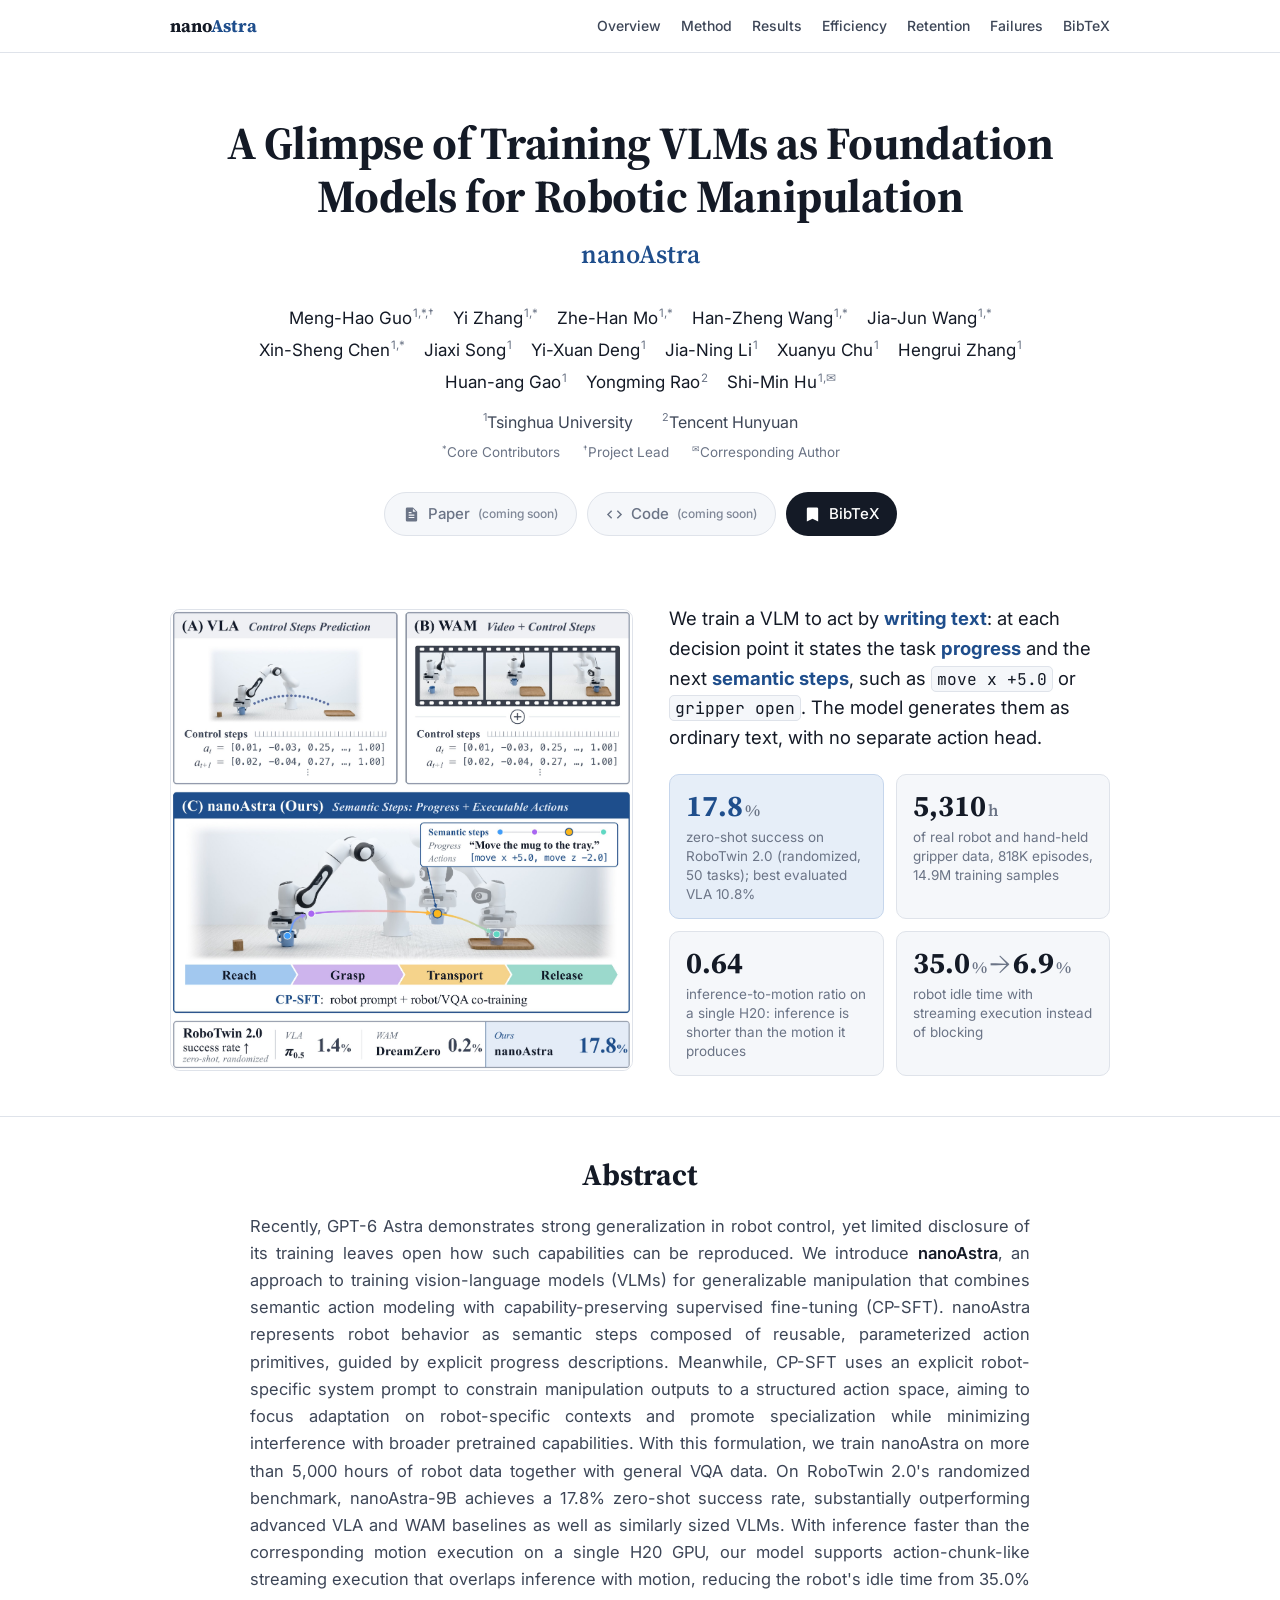
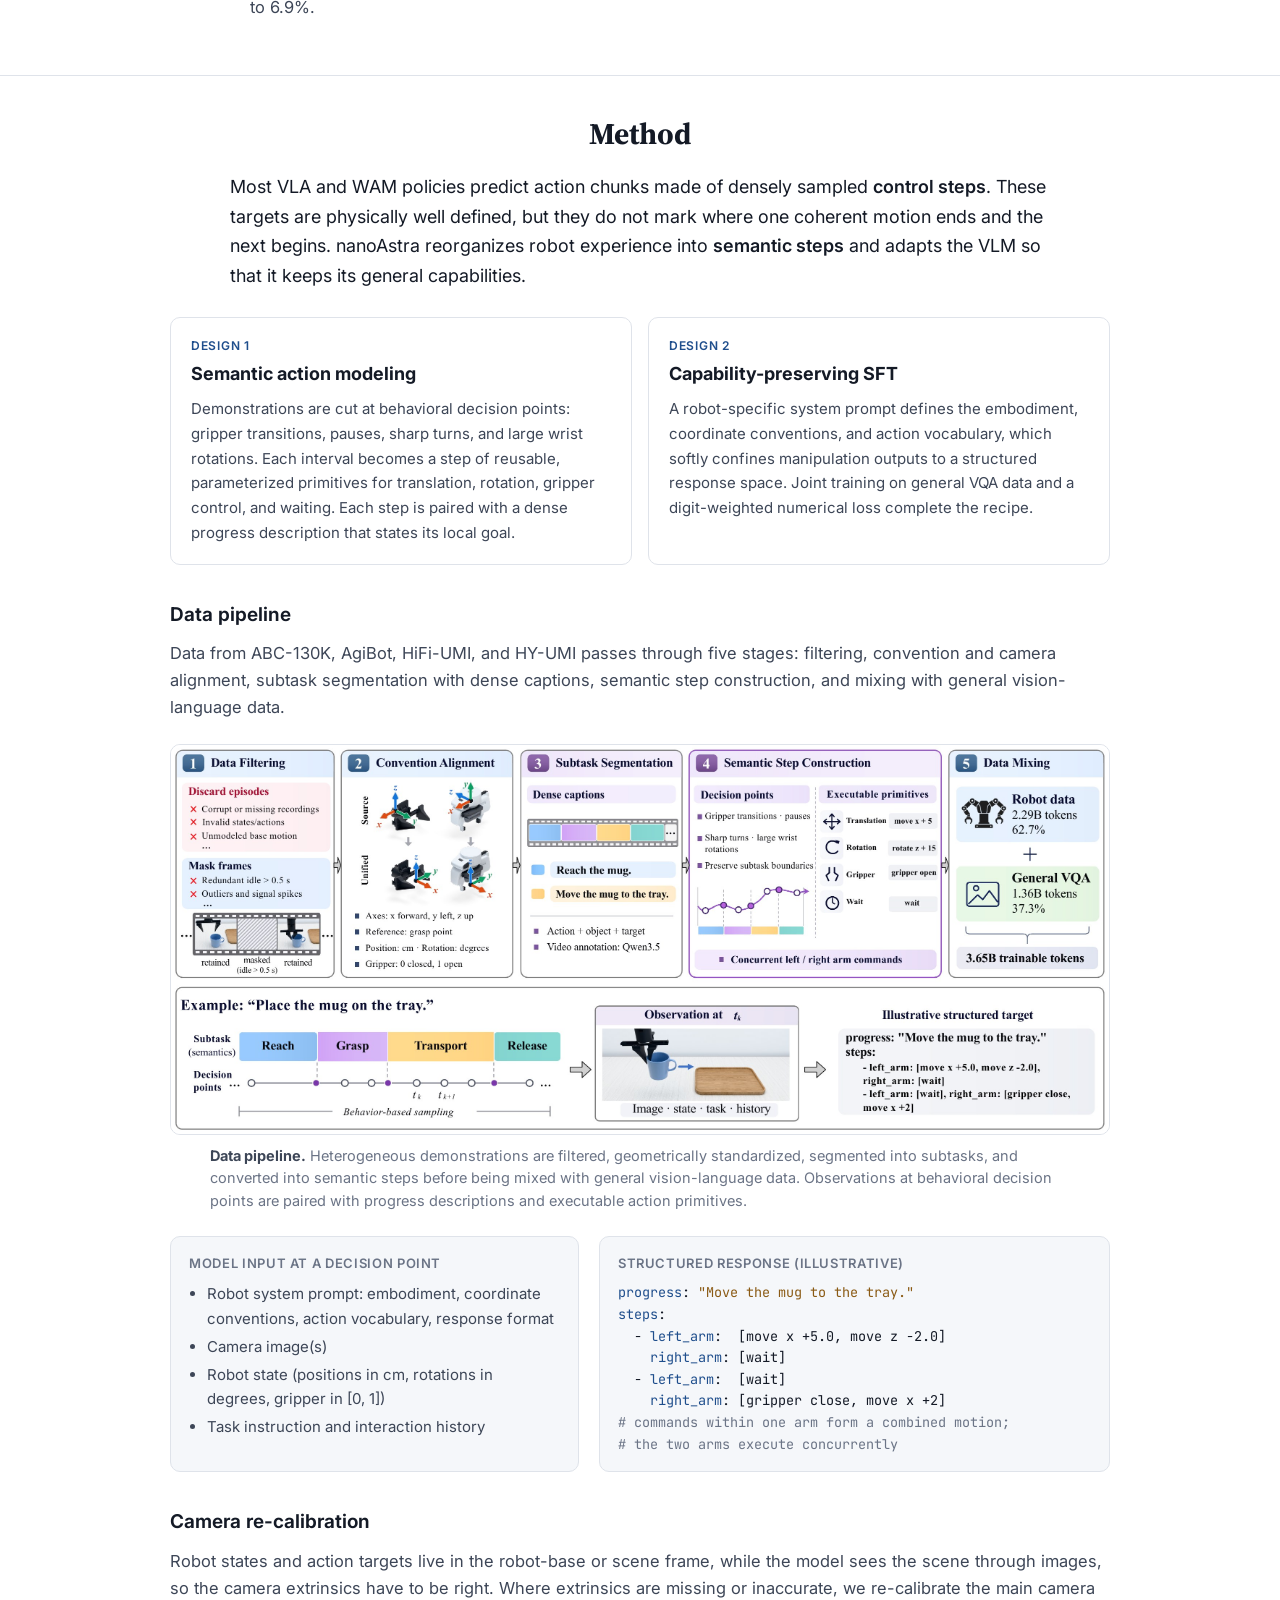
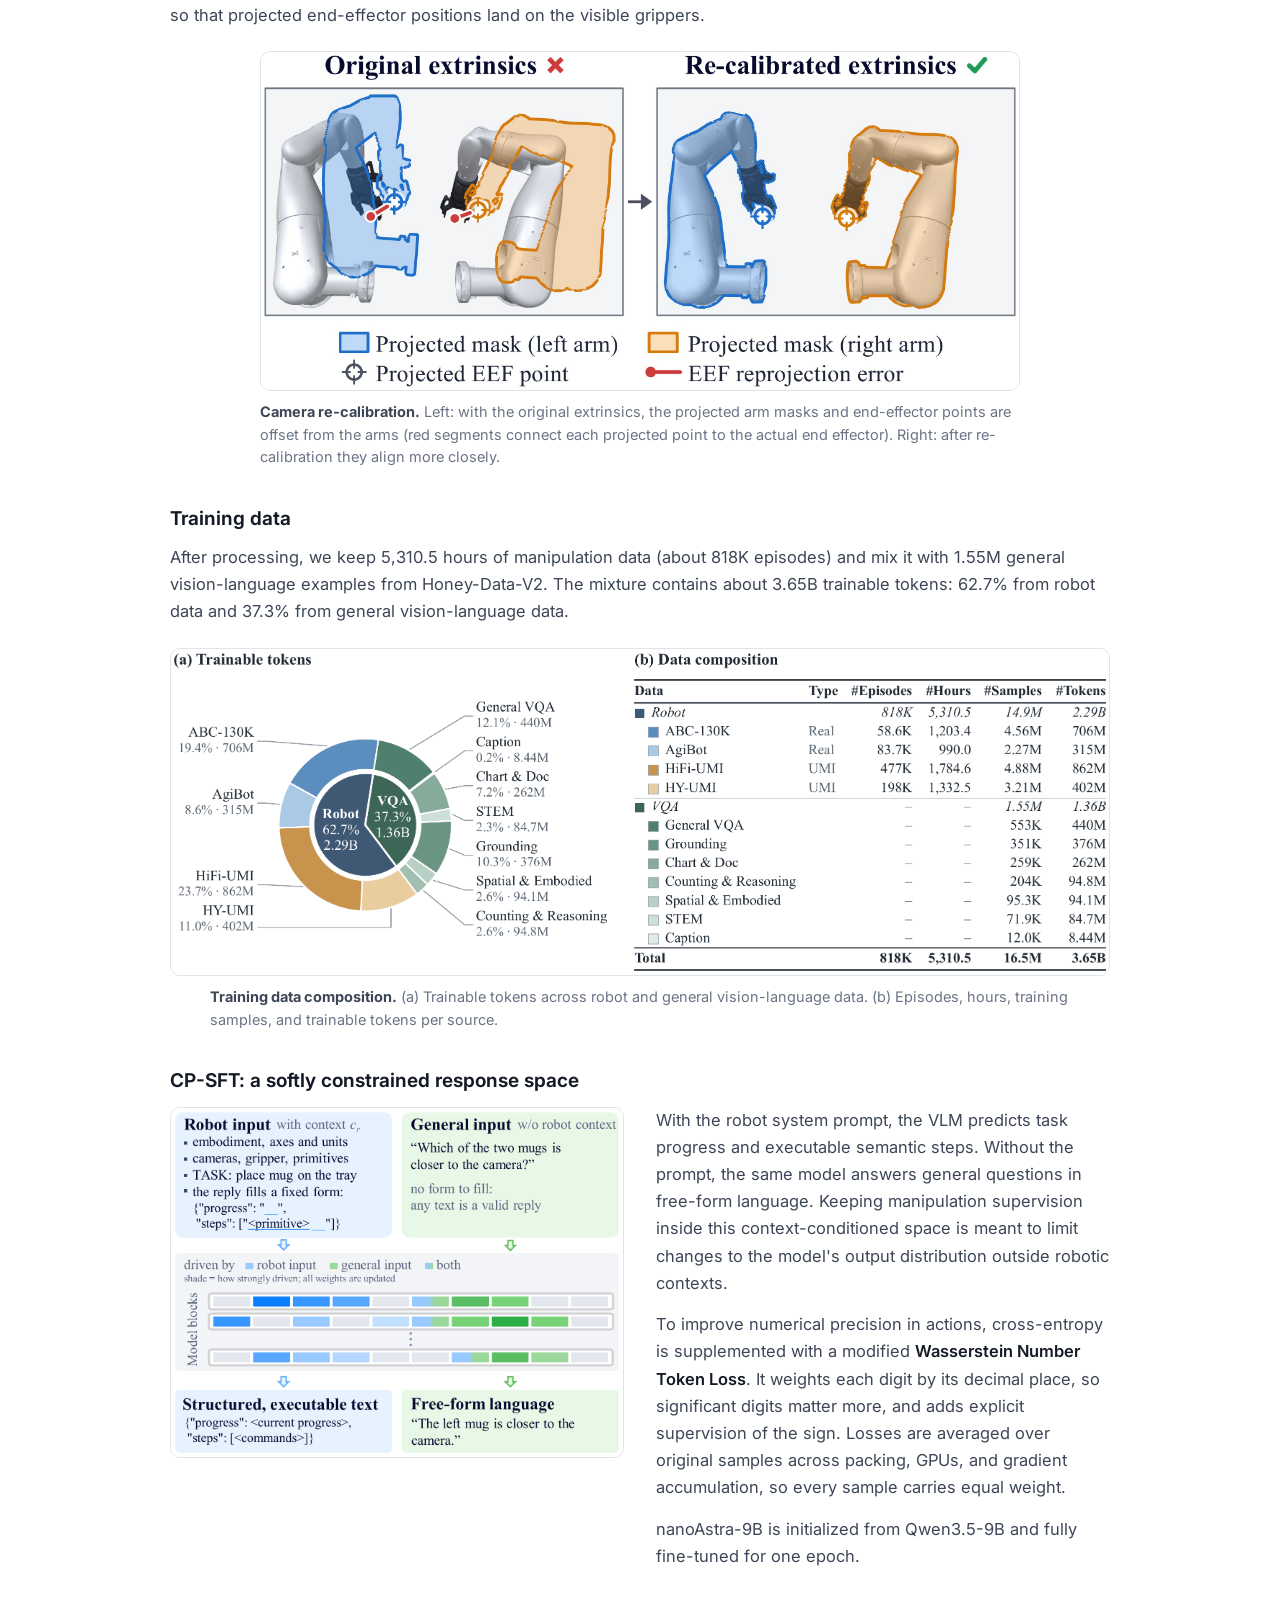
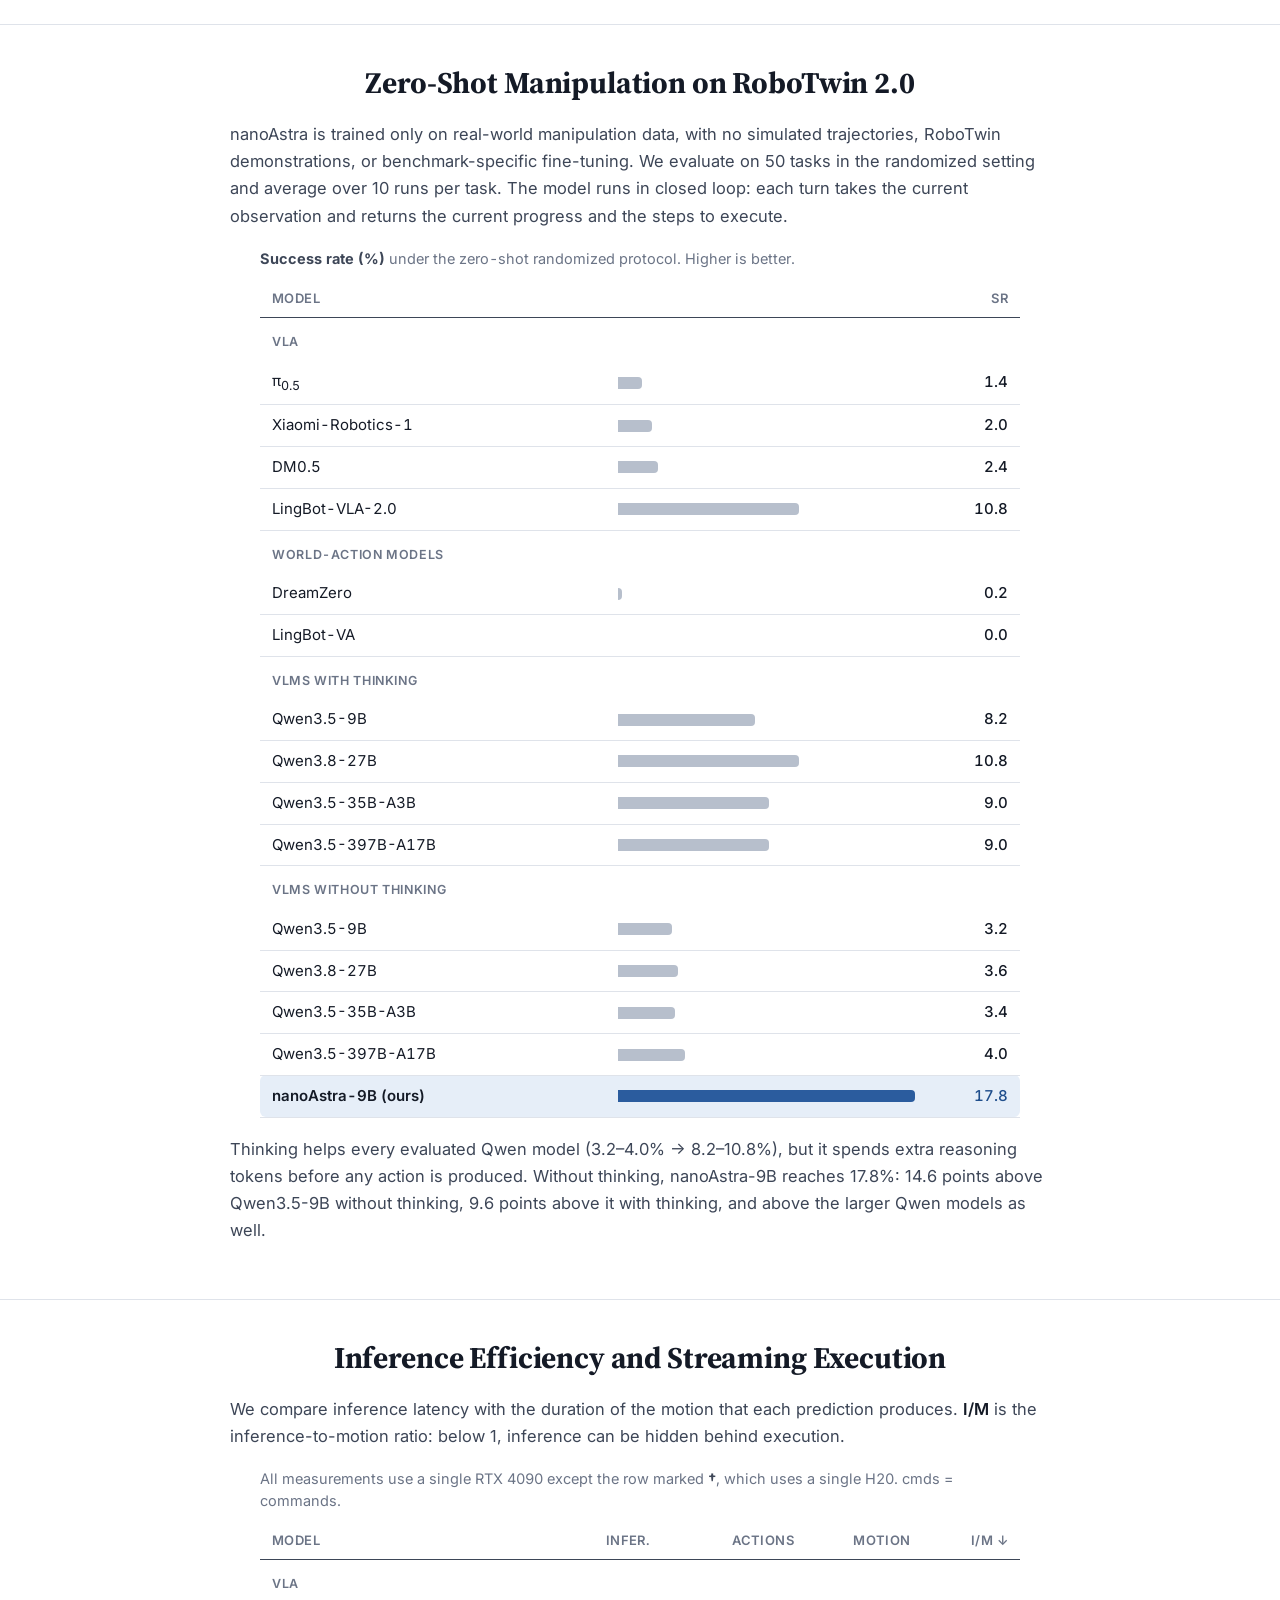
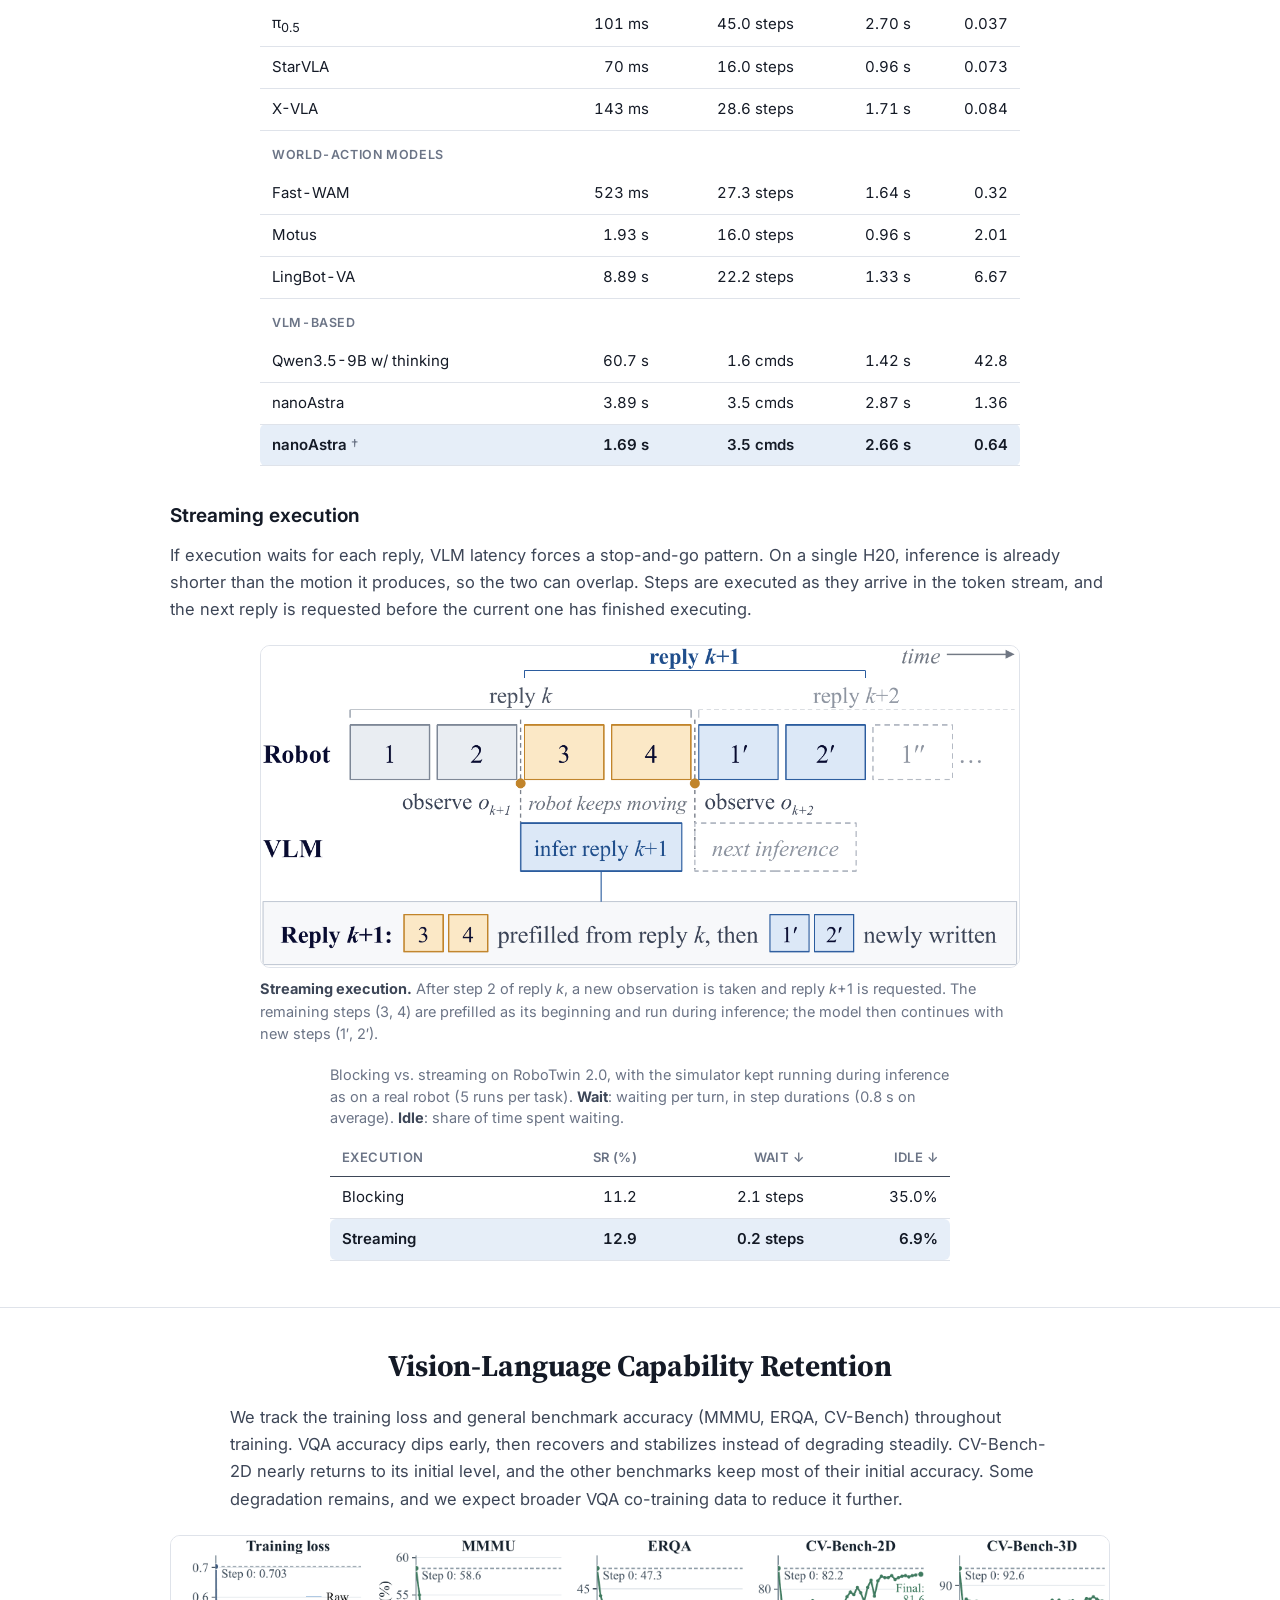
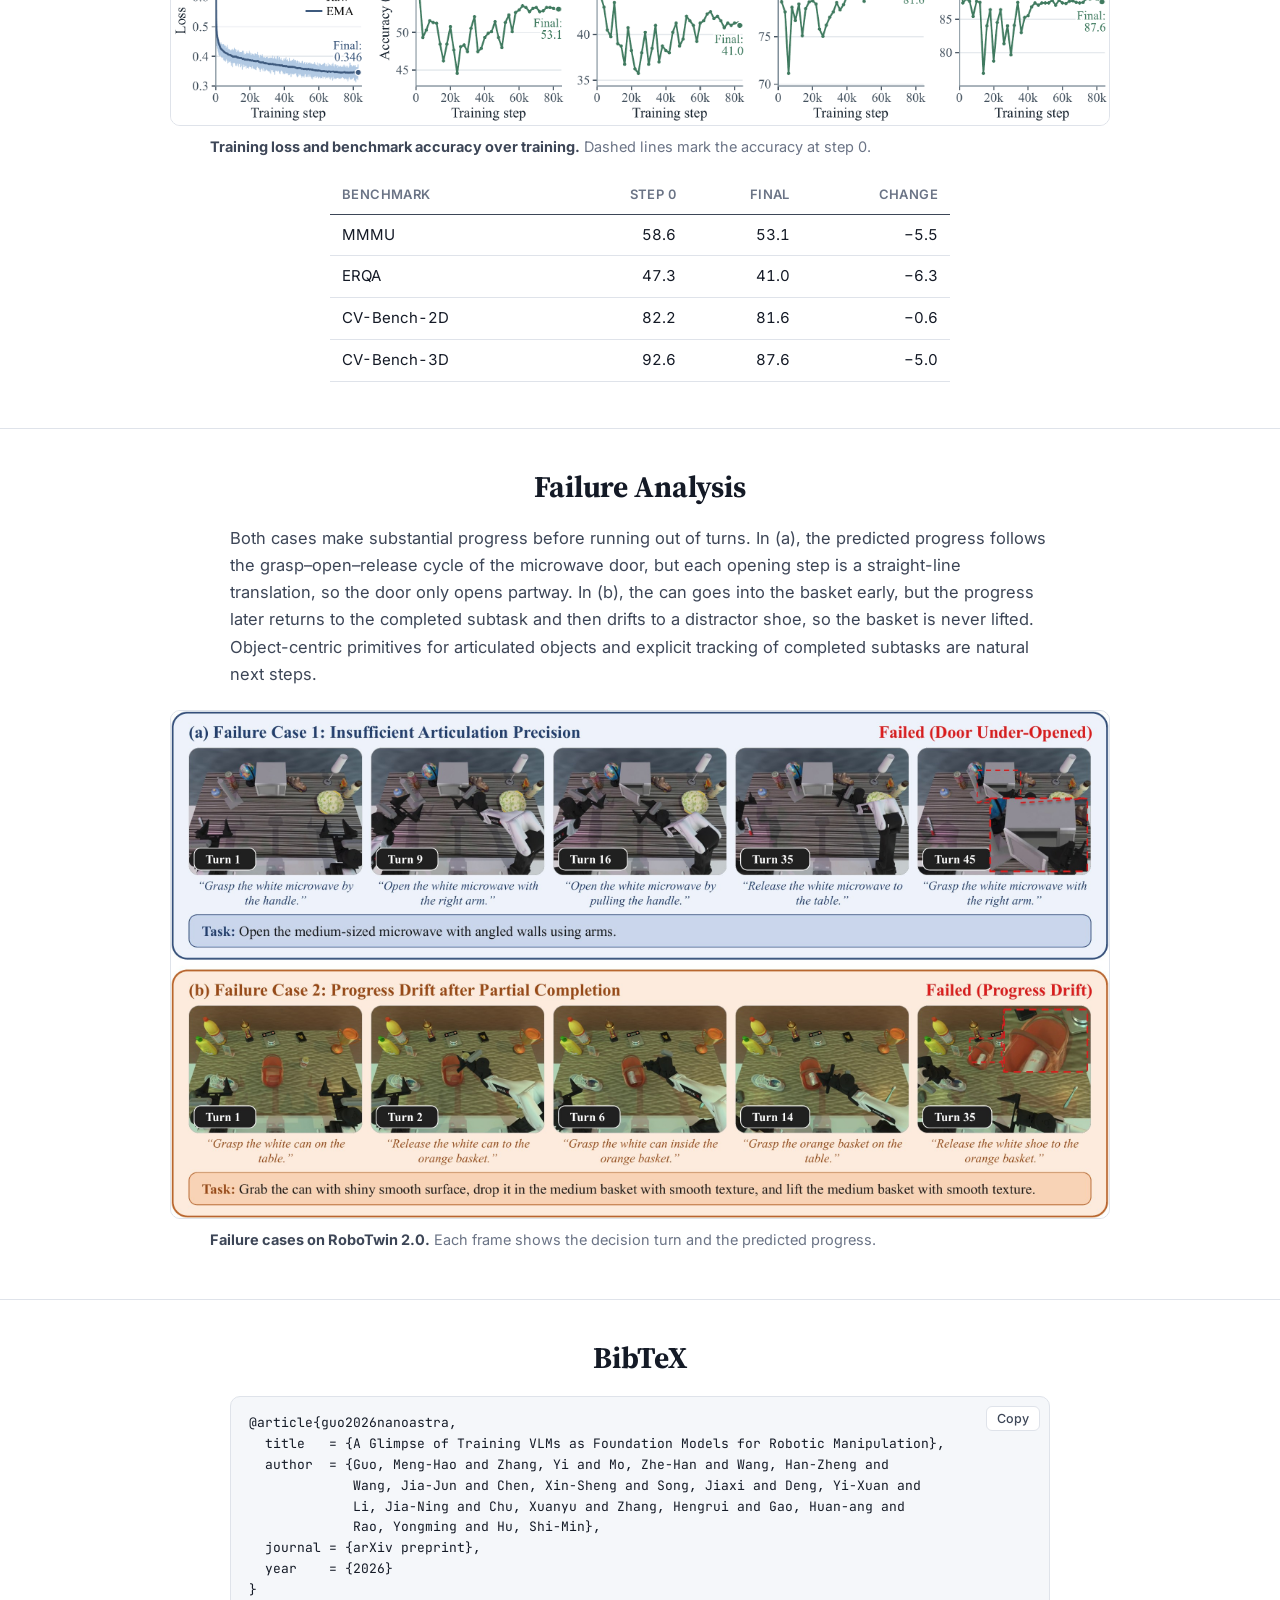
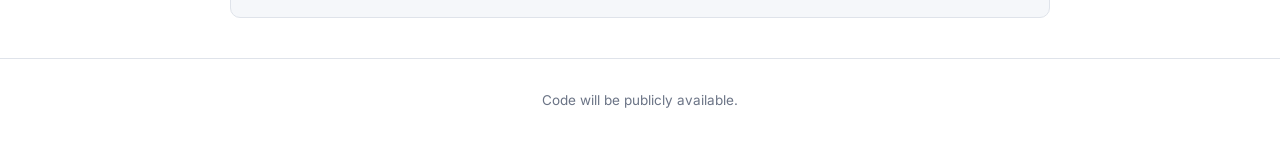
==== index.html @ 741715f4 "Add nanoAstra project page Co-Authored-By: Claude Opus 5.5 <noreply@anthropic.com>" ====
<!doctype html>
<html lang="en">
<head>
  <meta charset="utf-8">
  <meta name="viewport" content="width=device-width, initial-scale=1">
  <title>nanoAstra: Training VLMs as Foundation Models for Robotic Manipulation</title>
  <meta name="description" content="nanoAstra trains a vision-language model for generalizable robot manipulation with semantic action modeling and capability-preserving supervised fine-tuning (CP-SFT).">
  <meta property="og:type" content="website">
  <meta property="og:title" content="A Glimpse of Training VLMs as Foundation Models for Robotic Manipulation">
  <meta property="og:description" content="nanoAstra: semantic action modeling + CP-SFT. 17.8% zero-shot success on RoboTwin 2.0 (randomized), with streaming execution that cuts robot idle time from 35.0% to 6.9%.">
  <!-- TODO: after deployment, replace with the absolute URL, e.g. https://<user>.github.io/<repo>/static/images/teaser.jpg -->
  <meta property="og:image" content="static/images/teaser.jpg">
  <meta name="twitter:card" content="summary_large_image">
  <link rel="icon" href="data:image/svg+xml,%3Csvg xmlns='http://www.w3.org/2000/svg' viewBox='0 0 32 32'%3E%3Crect width='32' height='32' rx='7' fill='%231f4e8c'/%3E%3Ccircle cx='9' cy='20' r='3' fill='%23dce8f7'/%3E%3Ccircle cx='16' cy='13' r='3' fill='%23fbe8c6'/%3E%3Ccircle cx='23' cy='20' r='3' fill='%23dce8f7'/%3E%3C/svg%3E">
  <link rel="preconnect" href="https://fonts.googleapis.com">
  <link rel="preconnect" href="https://fonts.gstatic.com" crossorigin>
  <link href="https://fonts.googleapis.com/css2?family=Inter:wght@400;500;600;700&family=JetBrains+Mono:wght@400;500&family=Source+Serif+4:opsz,wght@8..60,600;8..60,700&display=swap" rel="stylesheet">
  <link rel="stylesheet" href="static/style.css">
</head>
<body>

<nav class="nav" aria-label="Sections">
  <div class="wrap">
    <a class="brand" href="#top">nano<span>Astra</span></a>
    <ul>
      <li><a href="#overview">Overview</a></li>
      <li><a href="#method">Method</a></li>
      <li><a href="#results">Results</a></li>
      <li><a href="#efficiency">Efficiency</a></li>
      <li><a href="#retention">Retention</a></li>
      <li><a href="#failures">Failures</a></li>
      <li><a href="#bibtex">BibTeX</a></li>
    </ul>
  </div>
</nav>

<header class="hero" id="top">
  <div class="wrap">
    <h1>A Glimpse of Training VLMs as Foundation Models for Robotic Manipulation</h1>
    <p class="method-name">nanoAstra</p>

    <div class="authors">
      <span>Meng-Hao Guo<sup>1,*,†</sup></span>
      <span>Yi Zhang<sup>1,*</sup></span>
      <span>Zhe-Han Mo<sup>1,*</sup></span>
      <span>Han-Zheng Wang<sup>1,*</sup></span>
      <span>Jia-Jun Wang<sup>1,*</sup></span>
      <span>Xin-Sheng Chen<sup>1,*</sup></span>
      <span>Jiaxi Song<sup>1</sup></span>
      <span>Yi-Xuan Deng<sup>1</sup></span>
      <span>Jia-Ning Li<sup>1</sup></span>
      <span>Xuanyu Chu<sup>1</sup></span>
      <span>Hengrui Zhang<sup>1</sup></span>
      <span>Huan-ang Gao<sup>1</sup></span>
      <span>Yongming Rao<sup>2</sup></span>
      <span>Shi-Min Hu<sup>1,✉</sup></span>
    </div>
    <div class="affils">
      <span><sup>1</sup>Tsinghua University</span>
      <span><sup>2</sup>Tencent Hunyuan</span>
    </div>
    <div class="roles">
      <span><sup>*</sup>Core Contributors</span>
      <span><sup>†</sup>Project Lead</span>
      <span><sup>✉</sup>Corresponding Author</span>
    </div>

    <div class="buttons">
      <!-- TODO: when the paper is online, replace this span with
           <a class="btn" href="https://arxiv.org/abs/XXXX.XXXXX"> ... </a> -->
      <span class="btn soon" title="Coming soon">
        <svg viewBox="0 0 24 24" aria-hidden="true"><path d="M14 2H6a2 2 0 0 0-2 2v16a2 2 0 0 0 2 2h12a2 2 0 0 0 2-2V8l-6-6zm0 1.8L18.2 8H14V3.8zM8 12h8v1.6H8V12zm0 3.4h8V17H8v-1.6zm0-6.8h4v1.6H8V8.6z"/></svg>
        Paper <small>(coming soon)</small>
      </span>
      <!-- TODO: replace with the code repository link -->
      <span class="btn soon" title="Coming soon">
        <svg viewBox="0 0 24 24" aria-hidden="true"><path d="M8.7 16.6 4.1 12l4.6-4.6L7.3 6 1.3 12l6 6 1.4-1.4zm6.6 0 4.6-4.6-4.6-4.6L16.7 6l6 6-6 6-1.4-1.4z"/></svg>
        Code <small>(coming soon)</small>
      </span>
      <a class="btn" href="#bibtex">
        <svg viewBox="0 0 24 24" aria-hidden="true"><path d="M6 2h12a2 2 0 0 1 2 2v18l-8-4-8 4V4a2 2 0 0 1 2-2z"/></svg>
        BibTeX
      </a>
    </div>
  </div>
</header>

<main>

  <!-- ===================== Overview ===================== -->
  <section id="overview">
    <div class="wrap">
      <div class="teaser-grid">
        <figure>
          <a class="zoom" href="static/images/teaser.jpg" target="_blank" rel="noopener">
            <img src="static/images/teaser.jpg" width="2602" height="2601" alt="Comparison of VLA, WAM, and nanoAstra. VLA and WAM predict dense control steps; nanoAstra predicts semantic steps made of a progress description and executable actions such as move x +5.0, move z -2.0.">
          </a>
        </figure>
        <div>
          <p class="tldr">We train a VLM to act by <b>writing text</b>: at each decision point it states the task <b>progress</b> and the next <b>semantic steps</b>, such as <code>move x +5.0</code> or <code>gripper open</code>. The model generates them as ordinary text, with no separate action head.</p>
          <div class="stats">
            <div class="stat hl">
              <div class="num">17.8<small>%</small></div>
              <div class="lbl">zero-shot success on RoboTwin 2.0 (randomized, 50 tasks); best evaluated VLA 10.8%</div>
            </div>
            <div class="stat">
              <div class="num">5,310<small>h</small></div>
              <div class="lbl">of real robot and hand-held gripper data, 818K episodes, 14.9M training samples</div>
            </div>
            <div class="stat">
              <div class="num">0.64</div>
              <div class="lbl">inference-to-motion ratio on a single H20: inference is shorter than the motion it produces</div>
            </div>
            <div class="stat">
              <div class="num">35.0<small>%</small><span class="arrow">→</span>6.9<small>%</small></div>
              <div class="lbl">robot idle time with streaming execution instead of blocking</div>
            </div>
          </div>
        </div>
      </div>
    </div>
  </section>

  <!-- ===================== Abstract ===================== -->
  <section id="abstract">
    <div class="wrap prose abstract">
      <h2>Abstract</h2>
      <p>Recently, GPT-6 Astra demonstrates strong generalization in robot control, yet limited disclosure of its training leaves open how such capabilities can be reproduced. We introduce <em class="k">nanoAstra</em>, an approach to training vision-language models (VLMs) for generalizable manipulation that combines semantic action modeling with capability-preserving supervised fine-tuning (CP-SFT). nanoAstra represents robot behavior as semantic steps composed of reusable, parameterized action primitives, guided by explicit progress descriptions. Meanwhile, CP-SFT uses an explicit robot-specific system prompt to constrain manipulation outputs to a structured action space, aiming to focus adaptation on robot-specific contexts and promote specialization while minimizing interference with broader pretrained capabilities. With this formulation, we train nanoAstra on more than 5,000 hours of robot data together with general VQA data. On RoboTwin 2.0's randomized benchmark, nanoAstra-9B achieves a 17.8% zero-shot success rate, substantially outperforming advanced VLA and WAM baselines as well as similarly sized VLMs. With inference faster than the corresponding motion execution on a single H20 GPU, our model supports action-chunk-like streaming execution that overlaps inference with motion, reducing the robot's idle time from 35.0% to 6.9%.</p>
    </div>
  </section>

  <!-- ===================== Method ===================== -->
  <section id="method">
    <div class="wrap">
      <h2>Method</h2>
      <div class="prose">
        <p class="lead">Most VLA and WAM policies predict action chunks made of densely sampled <em class="k">control steps</em>. These targets are physically well defined, but they do not mark where one coherent motion ends and the next begins. nanoAstra reorganizes robot experience into <em class="k">semantic steps</em> and adapts the VLM so that it keeps its general capabilities.</p>
      </div>

      <div class="pillars">
        <div class="pillar">
          <div class="tag">Design 1</div>
          <h4>Semantic action modeling</h4>
          <p>Demonstrations are cut at behavioral decision points: gripper transitions, pauses, sharp turns, and large wrist rotations. Each interval becomes a step of reusable, parameterized primitives for translation, rotation, gripper control, and waiting. Each step is paired with a dense progress description that states its local goal.</p>
        </div>
        <div class="pillar">
          <div class="tag">Design 2</div>
          <h4>Capability-preserving SFT</h4>
          <p>A robot-specific system prompt defines the embodiment, coordinate conventions, and action vocabulary, which softly confines manipulation outputs to a structured response space. Joint training on general VQA data and a digit-weighted numerical loss complete the recipe.</p>
        </div>
      </div>

      <h3>Data pipeline</h3>
      <p>Data from ABC-130K, AgiBot, HiFi-UMI, and HY-UMI passes through five stages: filtering, convention and camera alignment, subtask segmentation with dense captions, semantic step construction, and mixing with general vision-language data.</p>
      <figure>
        <a class="zoom" href="static/images/method.jpg" target="_blank" rel="noopener">
          <img src="static/images/method.jpg" width="2592" height="1075" loading="lazy" alt="Five-stage data pipeline: data filtering, convention alignment, subtask segmentation, semantic step construction, and data mixing, with an example of an observation paired with a structured target.">
        </a>
        <figcaption><b>Data pipeline.</b> Heterogeneous demonstrations are filtered, geometrically standardized, segmented into subtasks, and converted into semantic steps before being mixed with general vision-language data. Observations at behavioral decision points are paired with progress descriptions and executable action primitives.</figcaption>
      </figure>

      <div class="example">
        <div class="panel">
          <h5>Model input at a decision point</h5>
          <ul>
            <li>Robot system prompt: embodiment, coordinate conventions, action vocabulary, response format</li>
            <li>Camera image(s)</li>
            <li>Robot state (positions in cm, rotations in degrees, gripper in [0, 1])</li>
            <li>Task instruction and interaction history</li>
          </ul>
        </div>
        <div class="panel">
          <h5>Structured response (illustrative)</h5>
<pre><span class="key">progress</span>: <span class="str">"Move the mug to the tray."</span>
<span class="key">steps</span>:
  - <span class="key">left_arm</span>:  [move x +5.0, move z -2.0]
    <span class="key">right_arm</span>: [wait]
  - <span class="key">left_arm</span>:  [wait]
    <span class="key">right_arm</span>: [gripper close, move x +2]
<span class="cmt"># commands within one arm form a combined motion;</span>
<span class="cmt"># the two arms execute concurrently</span></pre>
        </div>
      </div>

      <h3>Camera re-calibration</h3>
      <p>Robot states and action targets live in the robot-base or scene frame, while the model sees the scene through images, so the camera extrinsics have to be right. Where extrinsics are missing or inaccurate, we re-calibrate the main camera so that projected end-effector positions land on the visible grippers.</p>
      <figure class="fig-mid">
        <a class="zoom" href="static/images/calib.jpg" target="_blank" rel="noopener">
          <img src="static/images/calib.jpg" width="2592" height="1156" loading="lazy" alt="Before and after camera re-calibration: projected arm masks and end-effector points are offset from the arms with the original extrinsics and align after re-calibration.">
        </a>
        <figcaption><b>Camera re-calibration.</b> Left: with the original extrinsics, the projected arm masks and end-effector points are offset from the arms (red segments connect each projected point to the actual end effector). Right: after re-calibration they align more closely.</figcaption>
      </figure>

      <h3>Training data</h3>
      <p>After processing, we keep 5,310.5 hours of manipulation data (about 818K episodes) and mix it with 1.55M general vision-language examples from Honey-Data-V2. The mixture contains about 3.65B trainable tokens: 62.7% from robot data and 37.3% from general vision-language data.</p>
      <figure>
        <a class="zoom" href="static/images/data_composition.png" target="_blank" rel="noopener">
          <img src="static/images/data_composition.png" width="2599" height="905" loading="lazy" alt="Training data composition: trainable tokens per source and a table of episodes, hours, samples, and tokens.">
        </a>
        <figcaption><b>Training data composition.</b> (a) Trainable tokens across robot and general vision-language data. (b) Episodes, hours, training samples, and trainable tokens per source.</figcaption>
      </figure>

      <h3>CP-SFT: a softly constrained response space</h3>
      <div class="two-col">
        <figure>
          <a class="zoom" href="static/images/cpsft.png" target="_blank" rel="noopener">
            <img src="static/images/cpsft.png" width="1260" height="973" loading="lazy" alt="With the robot system prompt the VLM answers in structured executable text; without it, the same VLM answers in free-form language.">
          </a>
        </figure>
        <div>
          <p>With the robot system prompt, the VLM predicts task progress and executable semantic steps. Without the prompt, the same model answers general questions in free-form language. Keeping manipulation supervision inside this context-conditioned space is meant to limit changes to the model's output distribution outside robotic contexts.</p>
          <p>To improve numerical precision in actions, cross-entropy is supplemented with a modified <em class="k">Wasserstein Number Token Loss</em>. It weights each digit by its decimal place, so significant digits matter more, and adds explicit supervision of the sign. Losses are averaged over original samples across packing, GPUs, and gradient accumulation, so every sample carries equal weight.</p>
          <p>nanoAstra-9B is initialized from Qwen3.5-9B and fully fine-tuned for one epoch.</p>
        </div>
      </div>
    </div>
  </section>

  <!-- ===================== Results ===================== -->
  <section id="results">
    <div class="wrap">
      <h2>Zero-Shot Manipulation on RoboTwin 2.0</h2>
      <div class="prose">
        <p>nanoAstra is trained only on real-world manipulation data, with no simulated trajectories, RoboTwin demonstrations, or benchmark-specific fine-tuning. We evaluate on 50 tasks in the randomized setting and average over 10 runs per task. The model runs in closed loop: each turn takes the current observation and returns the current progress and the steps to execute.</p>
      </div>

      <div class="table-wrap results" style="margin-left:auto;margin-right:auto">
        <table>
          <caption><b>Success rate (%)</b> under the zero-shot randomized protocol. Higher is better.</caption>
          <thead>
            <tr><th>Model</th><th aria-hidden="true"></th><th class="num">SR</th></tr>
          </thead>
          <tbody>
            <tr class="group"><td colspan="3">VLA</td></tr>
            <tr><td>π<sub>0.5</sub></td><td class="bar"><div class="bar-track"><div class="bar-fill" style="width:7%"></div></div></td><td class="sr">1.4</td></tr>
            <tr><td>Xiaomi-Robotics-1</td><td class="bar"><div class="bar-track"><div class="bar-fill" style="width:10%"></div></div></td><td class="sr">2.0</td></tr>
            <tr><td>DM0.5</td><td class="bar"><div class="bar-track"><div class="bar-fill" style="width:12%"></div></div></td><td class="sr">2.4</td></tr>
            <tr><td>LingBot-VLA-2.0</td><td class="bar"><div class="bar-track"><div class="bar-fill" style="width:54%"></div></div></td><td class="sr">10.8</td></tr>

            <tr class="group"><td colspan="3">World-action models</td></tr>
            <tr><td>DreamZero</td><td class="bar"><div class="bar-track"><div class="bar-fill" style="width:1%"></div></div></td><td class="sr">0.2</td></tr>
            <tr><td>LingBot-VA</td><td class="bar"><div class="bar-track"></div></td><td class="sr">0.0</td></tr>

            <tr class="group"><td colspan="3">VLMs with thinking</td></tr>
            <tr><td>Qwen3.5-9B</td><td class="bar"><div class="bar-track"><div class="bar-fill" style="width:41%"></div></div></td><td class="sr">8.2</td></tr>
            <tr><td>Qwen3.8-27B</td><td class="bar"><div class="bar-track"><div class="bar-fill" style="width:54%"></div></div></td><td class="sr">10.8</td></tr>
            <tr><td>Qwen3.5-35B-A3B</td><td class="bar"><div class="bar-track"><div class="bar-fill" style="width:45%"></div></div></td><td class="sr">9.0</td></tr>
            <tr><td>Qwen3.5-397B-A17B</td><td class="bar"><div class="bar-track"><div class="bar-fill" style="width:45%"></div></div></td><td class="sr">9.0</td></tr>

            <tr class="group"><td colspan="3">VLMs without thinking</td></tr>
            <tr><td>Qwen3.5-9B</td><td class="bar"><div class="bar-track"><div class="bar-fill" style="width:16%"></div></div></td><td class="sr">3.2</td></tr>
            <tr><td>Qwen3.8-27B</td><td class="bar"><div class="bar-track"><div class="bar-fill" style="width:18%"></div></div></td><td class="sr">3.6</td></tr>
            <tr><td>Qwen3.5-35B-A3B</td><td class="bar"><div class="bar-track"><div class="bar-fill" style="width:17%"></div></div></td><td class="sr">3.4</td></tr>
            <tr><td>Qwen3.5-397B-A17B</td><td class="bar"><div class="bar-track"><div class="bar-fill" style="width:20%"></div></div></td><td class="sr">4.0</td></tr>
            <tr class="ours"><td>nanoAstra-9B (ours)</td><td class="bar"><div class="bar-track"><div class="bar-fill" style="width:89%"></div></div></td><td class="sr">17.8</td></tr>
          </tbody>
        </table>
      </div>

      <div class="prose" style="margin-top:18px">
        <p>Thinking helps every evaluated Qwen model (3.2–4.0% → 8.2–10.8%), but it spends extra reasoning tokens before any action is produced. Without thinking, nanoAstra-9B reaches 17.8%: 14.6 points above Qwen3.5-9B without thinking, 9.6 points above it with thinking, and above the larger Qwen models as well.</p>
      </div>
    </div>
  </section>

  <!-- ===================== Efficiency ===================== -->
  <section id="efficiency">
    <div class="wrap">
      <h2>Inference Efficiency and Streaming Execution</h2>
      <div class="prose">
        <p>We compare inference latency with the duration of the motion that each prediction produces. <em class="k">I/M</em> is the inference-to-motion ratio: below 1, inference can be hidden behind execution.</p>
      </div>

      <div class="table-wrap" style="max-width:760px">
        <table>
          <caption>All measurements use a single RTX 4090 except the row marked <b>†</b>, which uses a single H20. cmds = commands.</caption>
          <thead>
            <tr><th>Model</th><th class="num">Infer.</th><th class="num">Actions</th><th class="num">Motion</th><th class="num">I/M ↓</th></tr>
          </thead>
          <tbody>
            <tr class="group"><td colspan="5">VLA</td></tr>
            <tr><td>π<sub>0.5</sub></td><td class="num">101 ms</td><td class="num">45.0 steps</td><td class="num">2.70 s</td><td class="num">0.037</td></tr>
            <tr><td>StarVLA</td><td class="num">70 ms</td><td class="num">16.0 steps</td><td class="num">0.96 s</td><td class="num">0.073</td></tr>
            <tr><td>X-VLA</td><td class="num">143 ms</td><td class="num">28.6 steps</td><td class="num">1.71 s</td><td class="num">0.084</td></tr>
            <tr class="group"><td colspan="5">World-action models</td></tr>
            <tr><td>Fast-WAM</td><td class="num">523 ms</td><td class="num">27.3 steps</td><td class="num">1.64 s</td><td class="num">0.32</td></tr>
            <tr><td>Motus</td><td class="num">1.93 s</td><td class="num">16.0 steps</td><td class="num">0.96 s</td><td class="num">2.01</td></tr>
            <tr><td>LingBot-VA</td><td class="num">8.89 s</td><td class="num">22.2 steps</td><td class="num">1.33 s</td><td class="num">6.67</td></tr>
            <tr class="group"><td colspan="5">VLM-based</td></tr>
            <tr><td>Qwen3.5-9B w/ thinking</td><td class="num">60.7 s</td><td class="num">1.6 cmds</td><td class="num">1.42 s</td><td class="num">42.8</td></tr>
            <tr><td>nanoAstra</td><td class="num">3.89 s</td><td class="num">3.5 cmds</td><td class="num">2.87 s</td><td class="num">1.36</td></tr>
            <tr class="ours"><td>nanoAstra <span class="dagger">†</span></td><td class="num">1.69 s</td><td class="num">3.5 cmds</td><td class="num">2.66 s</td><td class="num">0.64</td></tr>
          </tbody>
        </table>
      </div>

      <h3>Streaming execution</h3>
      <p>If execution waits for each reply, VLM latency forces a stop-and-go pattern. On a single H20, inference is already shorter than the motion it produces, so the two can overlap. Steps are executed as they arrive in the token stream, and the next reply is requested before the current one has finished executing.</p>
      <figure class="fig-mid">
        <a class="zoom" href="static/images/streaming.png" target="_blank" rel="noopener">
          <img src="static/images/streaming.png" width="2596" height="1099" loading="lazy" alt="Streaming execution timeline: steps 3 and 4 of reply k are prefilled into reply k+1 and executed while the VLM infers new steps 1-prime and 2-prime.">
        </a>
        <figcaption><b>Streaming execution.</b> After step 2 of reply <i>k</i>, a new observation is taken and reply <i>k</i>+1 is requested. The remaining steps (3, 4) are prefilled as its beginning and run during inference; the model then continues with new steps (1′, 2′).</figcaption>
      </figure>
      <div class="table-wrap" style="max-width:620px">
        <table>
          <caption>Blocking vs. streaming on RoboTwin 2.0, with the simulator kept running during inference as on a real robot (5 runs per task). <b>Wait</b>: waiting per turn, in step durations (0.8 s on average). <b>Idle</b>: share of time spent waiting.</caption>
          <thead>
            <tr><th>Execution</th><th class="num">SR (%)</th><th class="num">Wait ↓</th><th class="num">Idle ↓</th></tr>
          </thead>
          <tbody>
            <tr><td>Blocking</td><td class="num">11.2</td><td class="num">2.1 steps</td><td class="num">35.0%</td></tr>
            <tr class="ours"><td>Streaming</td><td class="num">12.9</td><td class="num">0.2 steps</td><td class="num">6.9%</td></tr>
          </tbody>
        </table>
      </div>
    </div>
  </section>

  <!-- ===================== Retention ===================== -->
  <section id="retention">
    <div class="wrap">
      <h2>Vision-Language Capability Retention</h2>
      <div class="prose">
        <p>We track the training loss and general benchmark accuracy (MMMU, ERQA, CV-Bench) throughout training. VQA accuracy dips early, then recovers and stabilizes instead of degrading steadily. CV-Bench-2D nearly returns to its initial level, and the other benchmarks keep most of their initial accuracy. Some degradation remains, and we expect broader VQA co-training data to reduce it further.</p>
      </div>
      <figure>
        <a class="zoom" href="static/images/training_curves.png" target="_blank" rel="noopener">
          <img src="static/images/training_curves.png" width="2586" height="521" loading="lazy" alt="Training loss and MMMU, ERQA, CV-Bench-2D, CV-Bench-3D accuracy over training steps, with step-0 reference lines.">
        </a>
        <figcaption><b>Training loss and benchmark accuracy over training.</b> Dashed lines mark the accuracy at step 0.</figcaption>
      </figure>
      <div class="table-wrap" style="max-width:620px">
        <table>
          <thead>
            <tr><th>Benchmark</th><th class="num">Step 0</th><th class="num">Final</th><th class="num">Change</th></tr>
          </thead>
          <tbody>
            <tr><td>MMMU</td><td class="num">58.6</td><td class="num">53.1</td><td class="num">−5.5</td></tr>
            <tr><td>ERQA</td><td class="num">47.3</td><td class="num">41.0</td><td class="num">−6.3</td></tr>
            <tr><td>CV-Bench-2D</td><td class="num">82.2</td><td class="num">81.6</td><td class="num">−0.6</td></tr>
            <tr><td>CV-Bench-3D</td><td class="num">92.6</td><td class="num">87.6</td><td class="num">−5.0</td></tr>
          </tbody>
        </table>
      </div>
    </div>
  </section>

  <!-- ===================== Failures ===================== -->
  <section id="failures">
    <div class="wrap">
      <h2>Failure Analysis</h2>
      <div class="prose">
        <p>Both cases make substantial progress before running out of turns. In (a), the predicted progress follows the grasp–open–release cycle of the microwave door, but each opening step is a straight-line translation, so the door only opens partway. In (b), the can goes into the basket early, but the progress later returns to the completed subtask and then drifts to a distractor shoe, so the basket is never lifted. Object-centric primitives for articulated objects and explicit tracking of completed subtasks are natural next steps.</p>
      </div>
      <figure>
        <a class="zoom" href="static/images/failure_cases.jpg" target="_blank" rel="noopener">
          <img src="static/images/failure_cases.jpg" width="2594" height="1402" loading="lazy" alt="Two failure cases on RoboTwin 2.0: a microwave door opened only partially, and progress drifting to a distractor after the can is placed in the basket.">
        </a>
        <figcaption><b>Failure cases on RoboTwin 2.0.</b> Each frame shows the decision turn and the predicted progress.</figcaption>
      </figure>
    </div>
  </section>

  <!-- ===================== BibTeX ===================== -->
  <section id="bibtex">
    <div class="wrap">
      <h2>BibTeX</h2>
      <div class="bib">
        <button class="copy" type="button" data-copy="bibtex-code">Copy</button>
        <!-- TODO: update the venue and key once the paper is public -->
<pre id="bibtex-code">@article{guo2026nanoastra,
  title   = {A Glimpse of Training VLMs as Foundation Models for Robotic Manipulation},
  author  = {Guo, Meng-Hao and Zhang, Yi and Mo, Zhe-Han and Wang, Han-Zheng and
             Wang, Jia-Jun and Chen, Xin-Sheng and Song, Jiaxi and Deng, Yi-Xuan and
             Li, Jia-Ning and Chu, Xuanyu and Zhang, Hengrui and Gao, Huan-ang and
             Rao, Yongming and Hu, Shi-Min},
  journal = {arXiv preprint},
  year    = {2026}
}</pre>
      </div>
    </div>
  </section>

</main>

<footer>
  <div class="wrap">
    <p>Code will be publicly available.</p>
  </div>
</footer>

<script>
  document.querySelectorAll('.copy').forEach(function (btn) {
    btn.addEventListener('click', function () {
      var text = document.getElementById(btn.dataset.copy).textContent;
      var done = function () { btn.textContent = 'Copied'; setTimeout(function () { btn.textContent = 'Copy'; }, 1500); };
      if (navigator.clipboard && window.isSecureContext) {
        navigator.clipboard.writeText(text).then(done, function () {});
      } else {
        var ta = document.createElement('textarea');
        ta.value = text; ta.style.position = 'fixed'; ta.style.opacity = '0';
        document.body.appendChild(ta); ta.select();
        try { document.execCommand('copy'); done(); } catch (e) {}
        document.body.removeChild(ta);
      }
    });
  });
</script>
</body>
</html>
---- static/style.css ----
:root {
  color-scheme: light;
  --ink: #141a26;
  --ink-2: #3d4657;
  --muted: #6b7486;
  --line: #dfe3ea;
  --surface: #ffffff;
  --surface-2: #f5f7fa;
  --accent: #1f4e8c;
  --accent-2: #2b5c9e;
  --accent-soft: #e6eef8;
  --amber: #c1842a;
  --amber-soft: #fbe8c6;
  --bar-base: #b7bfcc;
  --radius: 10px;
  --wrap: 980px;
  --serif: "Source Serif 4", "Times New Roman", Georgia, serif;
  --sans: "Inter", -apple-system, BlinkMacSystemFont, "Segoe UI", Roboto, "Helvetica Neue", Arial, sans-serif;
  --mono: "JetBrains Mono", ui-monospace, SFMono-Regular, Menlo, Consolas, monospace;
}

* { box-sizing: border-box; }

html { scroll-behavior: smooth; scroll-padding-top: 64px; }

body {
  margin: 0;
  background: var(--surface);
  color: var(--ink);
  font-family: var(--sans);
  font-size: 16.5px;
  line-height: 1.65;
  -webkit-font-smoothing: antialiased;
  text-rendering: optimizeLegibility;
}

a { color: var(--accent-2); text-decoration: none; }
a:hover { text-decoration: underline; }

.wrap { max-width: var(--wrap); margin: 0 auto; padding: 0 20px; }

/* ---------- nav ---------- */
.nav {
  position: sticky; top: 0; z-index: 10;
  background: rgba(255, 255, 255, 0.9);
  backdrop-filter: saturate(160%) blur(8px);
  -webkit-backdrop-filter: saturate(160%) blur(8px);
  border-bottom: 1px solid var(--line);
}
.nav .wrap { display: flex; align-items: center; gap: 24px; height: 52px; }
.nav .brand { font-family: var(--serif); font-weight: 700; font-size: 18px; color: var(--ink); white-space: nowrap; }
.nav .brand:hover { text-decoration: none; }
.nav .brand span { color: var(--accent); }
.nav ul { list-style: none; display: flex; gap: 20px; margin: 0 0 0 auto; padding: 0; overflow-x: auto; scrollbar-width: none; }
.nav ul::-webkit-scrollbar { display: none; }
.nav li a { color: var(--ink-2); font-size: 14px; font-weight: 500; white-space: nowrap; }
.nav li a:hover { color: var(--accent); text-decoration: none; }

/* ---------- hero ---------- */
.hero { padding: 64px 0 28px; text-align: center; }
.venue { display: inline-block; font-size: 13px; font-weight: 600; letter-spacing: .08em; text-transform: uppercase; color: var(--accent); background: var(--accent-soft); padding: 4px 12px; border-radius: 999px; margin-bottom: 18px; }
.hero h1 {
  font-family: var(--serif);
  font-size: clamp(30px, 4.6vw, 46px);
  line-height: 1.15;
  font-weight: 700;
  letter-spacing: -0.01em;
  margin: 0 auto 10px;
  max-width: 860px;
  text-wrap: balance;
}
.hero .method-name { font-family: var(--serif); font-size: clamp(20px, 2.6vw, 26px); color: var(--accent); font-weight: 600; margin: 0 0 26px; }
.authors { font-size: 17px; line-height: 1.9; max-width: 860px; margin: 0 auto; }
.authors span { white-space: nowrap; margin: 0 7px; }
.authors sup, .affils sup, .roles sup { font-size: 0.68em; color: var(--muted); margin-left: 1px; }
.affils { margin-top: 10px; font-size: 16px; color: var(--ink-2); }
.affils span { margin: 0 12px; white-space: nowrap; }
.roles { margin-top: 6px; font-size: 13.5px; color: var(--muted); }
.roles span { margin: 0 9px; white-space: nowrap; }

.buttons { display: flex; justify-content: center; flex-wrap: wrap; gap: 10px; margin-top: 28px; }
.btn {
  display: inline-flex; align-items: center; gap: 8px;
  padding: 9px 18px; border-radius: 999px;
  background: var(--ink); color: #fff; font-size: 15px; font-weight: 500;
  transition: background .15s;
}
.btn:hover { background: var(--accent); text-decoration: none; }
.btn svg { width: 17px; height: 17px; fill: currentColor; }
.btn.soon { background: var(--surface-2); color: var(--muted); border: 1px solid var(--line); cursor: default; }
.btn.soon:hover { background: var(--surface-2); }
.btn small { font-size: 12px; opacity: .85; }

/* ---------- sections ---------- */
section { padding: 40px 0; }
section + section { border-top: 1px solid var(--line); }
h2 {
  font-family: var(--serif); font-size: 30px; font-weight: 700; line-height: 1.2;
  margin: 0 0 20px; text-align: center; letter-spacing: -0.005em;
}
h3 { font-size: 19px; font-weight: 650; margin: 34px 0 10px; }
p { margin: 0 0 14px; color: var(--ink-2); }
.lead { font-size: 18px; color: var(--ink); }
.prose { max-width: 820px; margin: 0 auto; }
.abstract p { text-align: justify; hyphens: auto; }
em.k { font-style: normal; font-weight: 600; color: var(--ink); }
code { font-family: var(--mono); font-size: 0.88em; background: var(--surface-2); border: 1px solid var(--line); border-radius: 5px; padding: 1px 5px; color: var(--ink); }

/* ---------- figures ---------- */
figure { margin: 22px 0 8px; }
figure a.zoom { display: block; border-radius: var(--radius); overflow: hidden; border: 1px solid var(--line); background: #fff; cursor: zoom-in; }
figure img { display: block; width: 100%; height: auto; }
figcaption { font-size: 14.5px; line-height: 1.55; color: var(--muted); margin: 10px auto 0; max-width: 860px; }
figcaption b { color: var(--ink-2); }
.fig-narrow { max-width: 620px; margin-left: auto; margin-right: auto; }
.fig-mid { max-width: 760px; margin-left: auto; margin-right: auto; }

/* ---------- teaser + stats ---------- */
.teaser-grid { display: grid; grid-template-columns: minmax(0, 1.05fr) minmax(0, 1fr); gap: 36px; align-items: center; }
.teaser-grid figure { margin: 0; }
.tldr { font-size: 18.5px; line-height: 1.6; color: var(--ink); margin-bottom: 22px; }
.tldr b { color: var(--accent); }
.stats { display: grid; grid-template-columns: repeat(2, minmax(0, 1fr)); gap: 12px; }
.stat { background: var(--surface-2); border: 1px solid var(--line); border-radius: var(--radius); padding: 14px 16px; }
.stat .num { font-family: var(--serif); font-size: 30px; font-weight: 700; line-height: 1.1; color: var(--ink); font-variant-numeric: tabular-nums; }
.stat .num small { font-size: 0.55em; font-weight: 600; color: var(--muted); margin-left: 2px; }
.stat .num .arrow { color: var(--muted); font-weight: 400; margin: 0 3px; }
.stat .lbl { font-size: 13.5px; line-height: 1.4; color: var(--muted); margin-top: 6px; }
.stat.hl { background: var(--accent-soft); border-color: #c6d6ec; }
.stat.hl .num { color: var(--accent); }

/* ---------- pillars ---------- */
.pillars { display: grid; grid-template-columns: repeat(2, minmax(0, 1fr)); gap: 16px; margin-top: 26px; }
.pillar { border: 1px solid var(--line); border-radius: var(--radius); padding: 18px 20px; background: #fff; }
.pillar .tag { font-size: 12px; font-weight: 600; letter-spacing: .06em; text-transform: uppercase; color: var(--accent); }
.pillar h4 { font-size: 18px; margin: 4px 0 8px; }
.pillar p { font-size: 15px; margin: 0; }

/* ---------- step example ---------- */
.example { display: grid; grid-template-columns: minmax(0, 1fr) minmax(0, 1.25fr); gap: 20px; align-items: stretch; margin-top: 24px; }
.panel { border: 1px solid var(--line); border-radius: var(--radius); background: var(--surface-2); padding: 16px 18px; }
.panel h5 { margin: 0 0 8px; font-size: 13px; font-weight: 600; letter-spacing: .05em; text-transform: uppercase; color: var(--muted); }
.panel ul { margin: 0; padding-left: 18px; color: var(--ink-2); font-size: 15px; }
.panel li { margin: 3px 0; }
pre {
  margin: 0; font-family: var(--mono); font-size: 13.5px; line-height: 1.6; color: var(--ink);
  white-space: pre; overflow-x: auto;
}
pre .key { color: var(--accent); }
pre .str { color: #8a5a14; }
pre .cmt { color: var(--muted); }

/* ---------- tables ---------- */
.table-wrap { overflow-x: auto; margin: 18px auto 6px; -webkit-overflow-scrolling: touch; }
table { border-collapse: collapse; width: 100%; font-size: 15px; font-variant-numeric: tabular-nums; }
caption { caption-side: top; text-align: left; font-size: 14.5px; color: var(--muted); padding-bottom: 10px; line-height: 1.5; }
caption b { color: var(--ink-2); }
th, td { padding: 8px 12px; text-align: left; border-bottom: 1px solid var(--line); white-space: nowrap; }
thead th { font-size: 13px; font-weight: 600; letter-spacing: .03em; text-transform: uppercase; color: var(--muted); border-bottom: 1.5px solid var(--ink-2); }
td.num, th.num { text-align: right; }
tr.group td { padding-top: 14px; font-size: 12.5px; font-weight: 600; letter-spacing: .05em; text-transform: uppercase; color: var(--muted); border-bottom: none; }
tr.ours td { background: var(--accent-soft); font-weight: 600; color: var(--ink); }
tr.ours td:first-child { border-radius: 6px 0 0 6px; }
tr.ours td:last-child { border-radius: 0 6px 6px 0; }
.dagger { color: var(--muted); font-weight: 400; }

/* results bar column */
.results { max-width: 760px; }
.results td.bar { width: 46%; padding-right: 4px; }
.bar-track { position: relative; height: 12px; }
.bar-fill { position: absolute; left: 0; top: 0; bottom: 0; background: var(--bar-base); border-radius: 0 4px 4px 0; min-width: 2px; }
tr.ours .bar-fill { background: var(--accent-2); }
.results td.sr { width: 64px; text-align: right; font-weight: 500; }
tr.ours td.sr { color: var(--accent); }

.two-col { display: grid; grid-template-columns: minmax(0, 1fr) minmax(0, 1fr); gap: 32px; align-items: start; }
.two-col figure { margin-top: 0; }

/* ---------- bibtex ---------- */
.bib { position: relative; max-width: 820px; margin: 0 auto; }
.bib pre { background: var(--surface-2); border: 1px solid var(--line); border-radius: var(--radius); padding: 16px 18px; font-size: 13px; }
.copy {
  position: absolute; top: 10px; right: 10px;
  font: 500 12.5px var(--sans); color: var(--ink-2);
  background: #fff; border: 1px solid var(--line); border-radius: 6px; padding: 4px 10px; cursor: pointer;
}
.copy:hover { border-color: var(--accent-2); color: var(--accent); }
.note { font-size: 13.5px; color: var(--muted); text-align: center; margin-top: 10px; }

footer { border-top: 1px solid var(--line); padding: 26px 0 40px; text-align: center; font-size: 13.5px; color: var(--muted); }
footer p { color: var(--muted); margin: 4px 0; }

/* ---------- responsive ---------- */
@media (max-width: 860px) {
  .teaser-grid, .example, .two-col { grid-template-columns: minmax(0, 1fr); gap: 22px; }
  .teaser-grid figure { max-width: 560px; margin: 0 auto; }
}
@media (max-width: 640px) {
  body { font-size: 16px; }
  .wrap { padding: 0 16px; }
  .hero { padding-top: 40px; }
  .nav ul { gap: 16px; }
  .nav .brand { display: none; }
  .nav ul { margin-left: 0; }
  .pillars { grid-template-columns: minmax(0, 1fr); }
  .stat .num { font-size: 25px; }
  h2 { font-size: 25px; }
  .abstract p { text-align: left; }
  th, td { padding: 7px 8px; }
  .results td.bar { width: 34%; }
  pre { font-size: 12px; }
  .bib pre { font-size: 11.5px; }
}
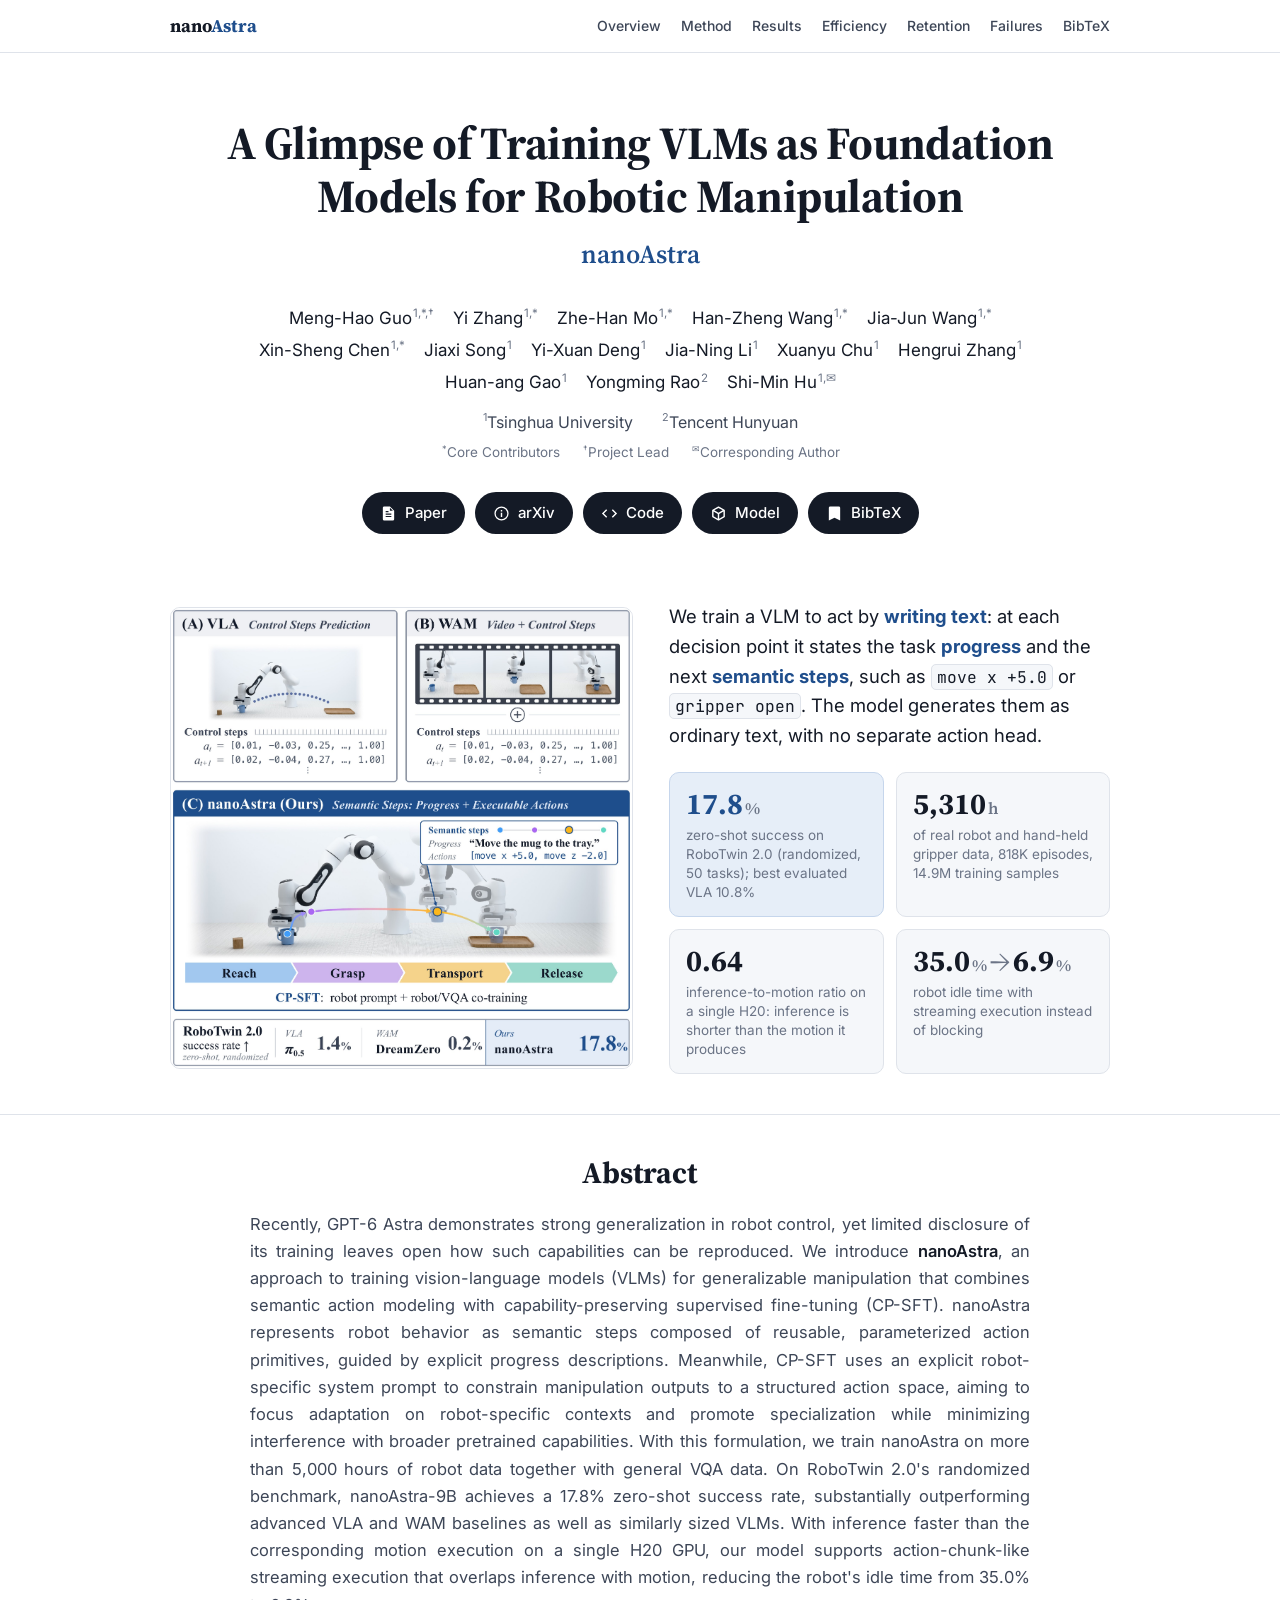
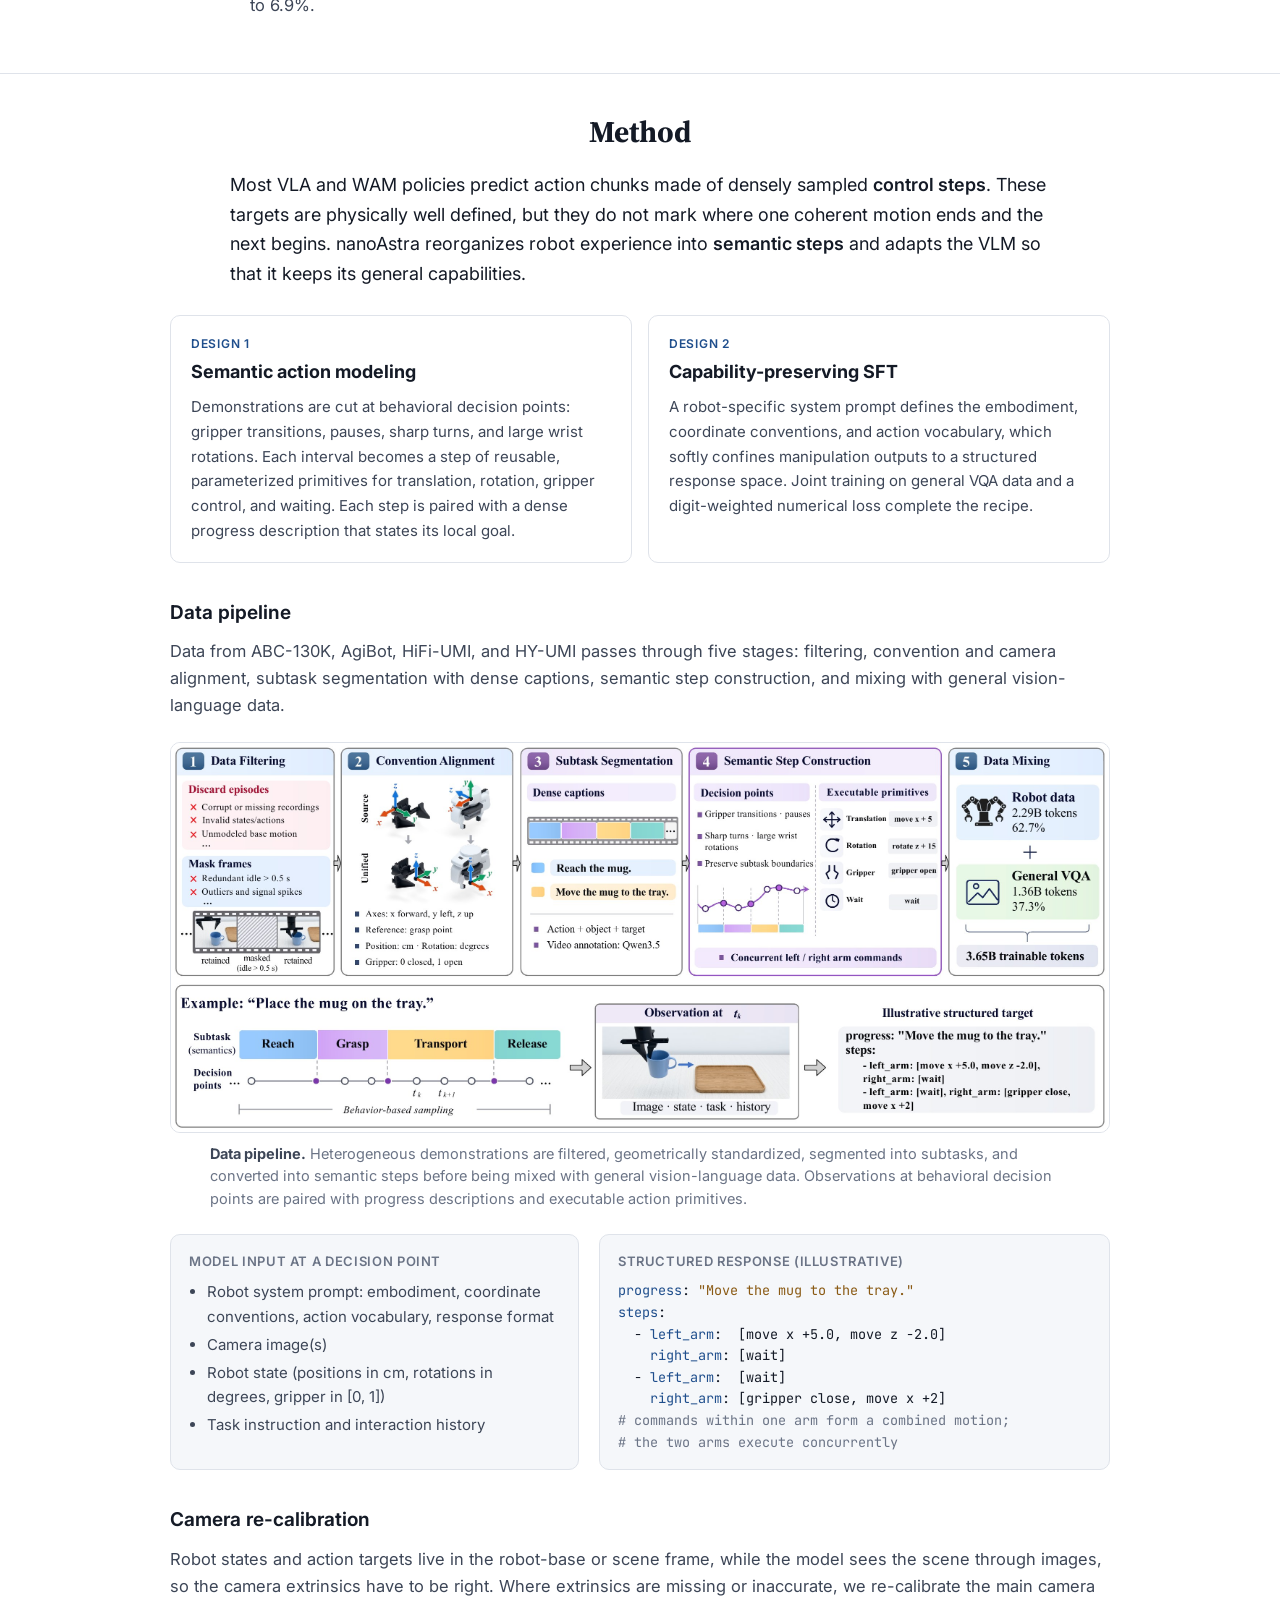
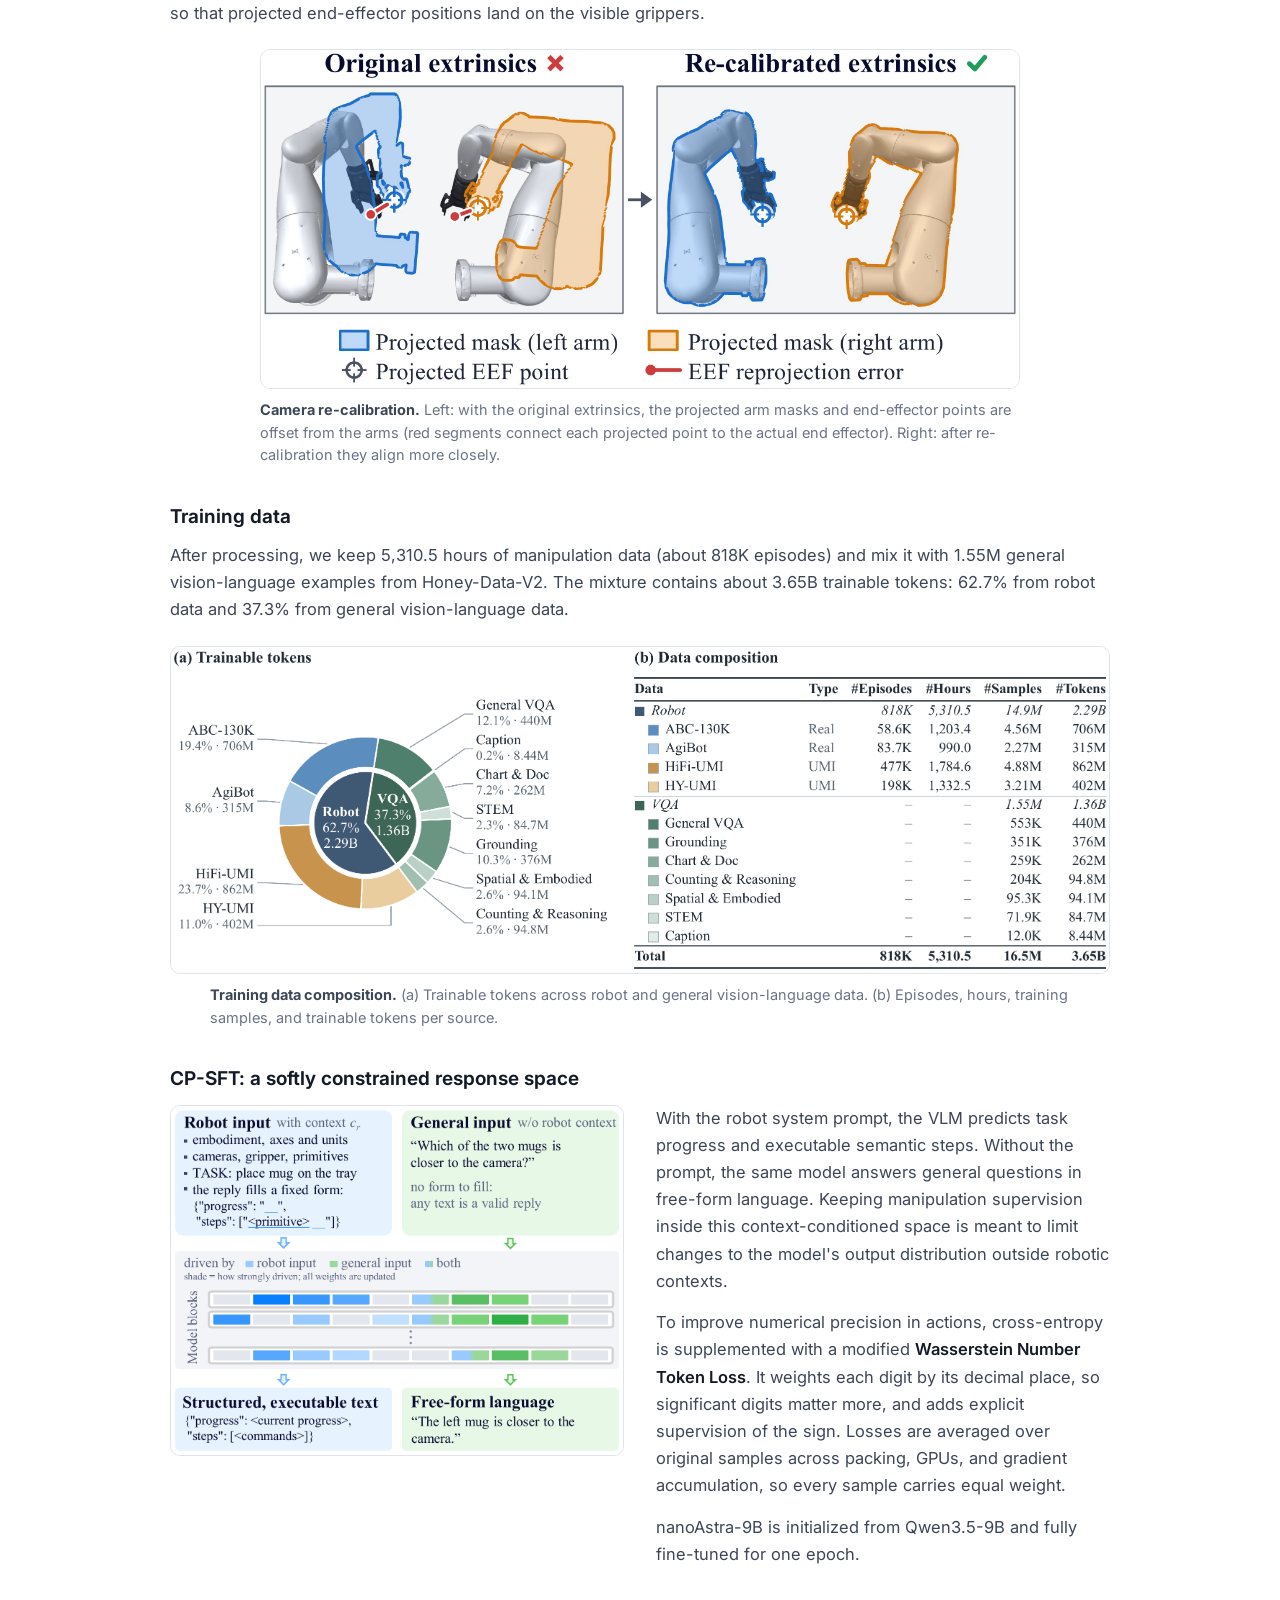
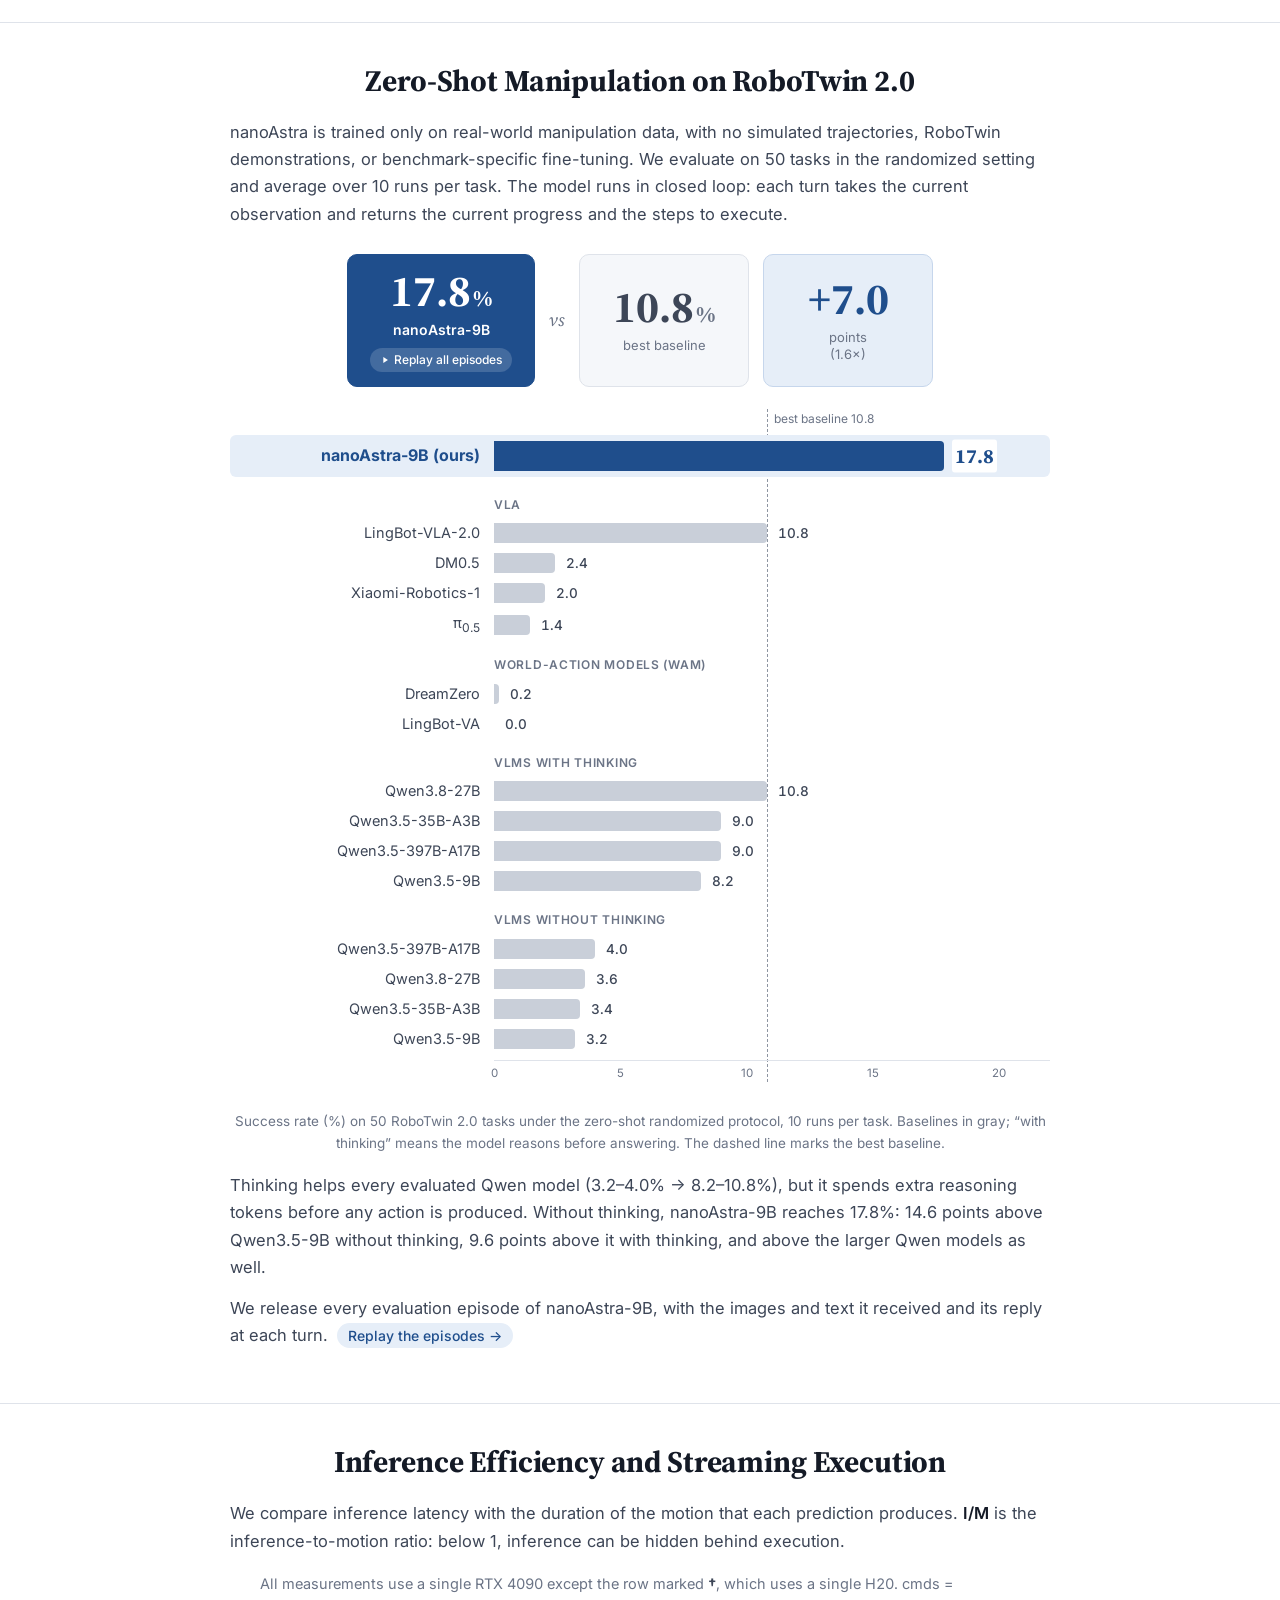
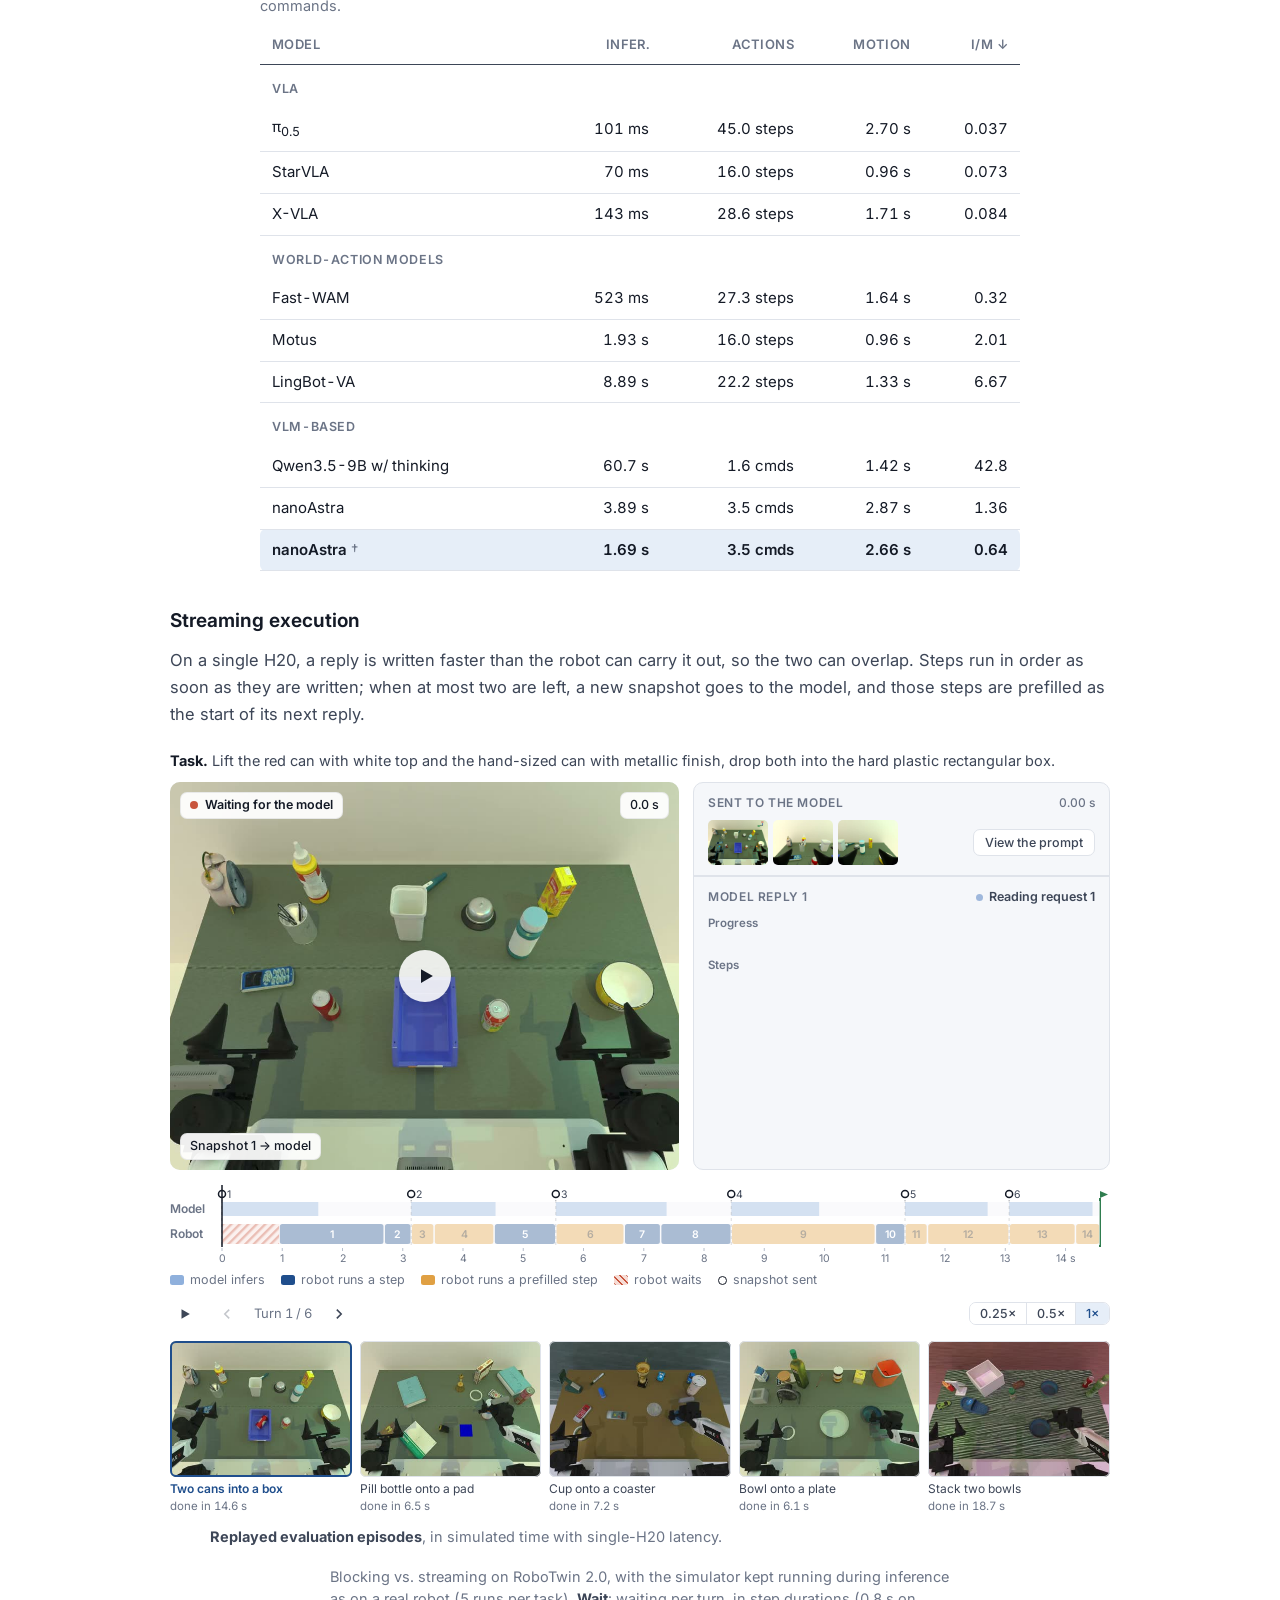
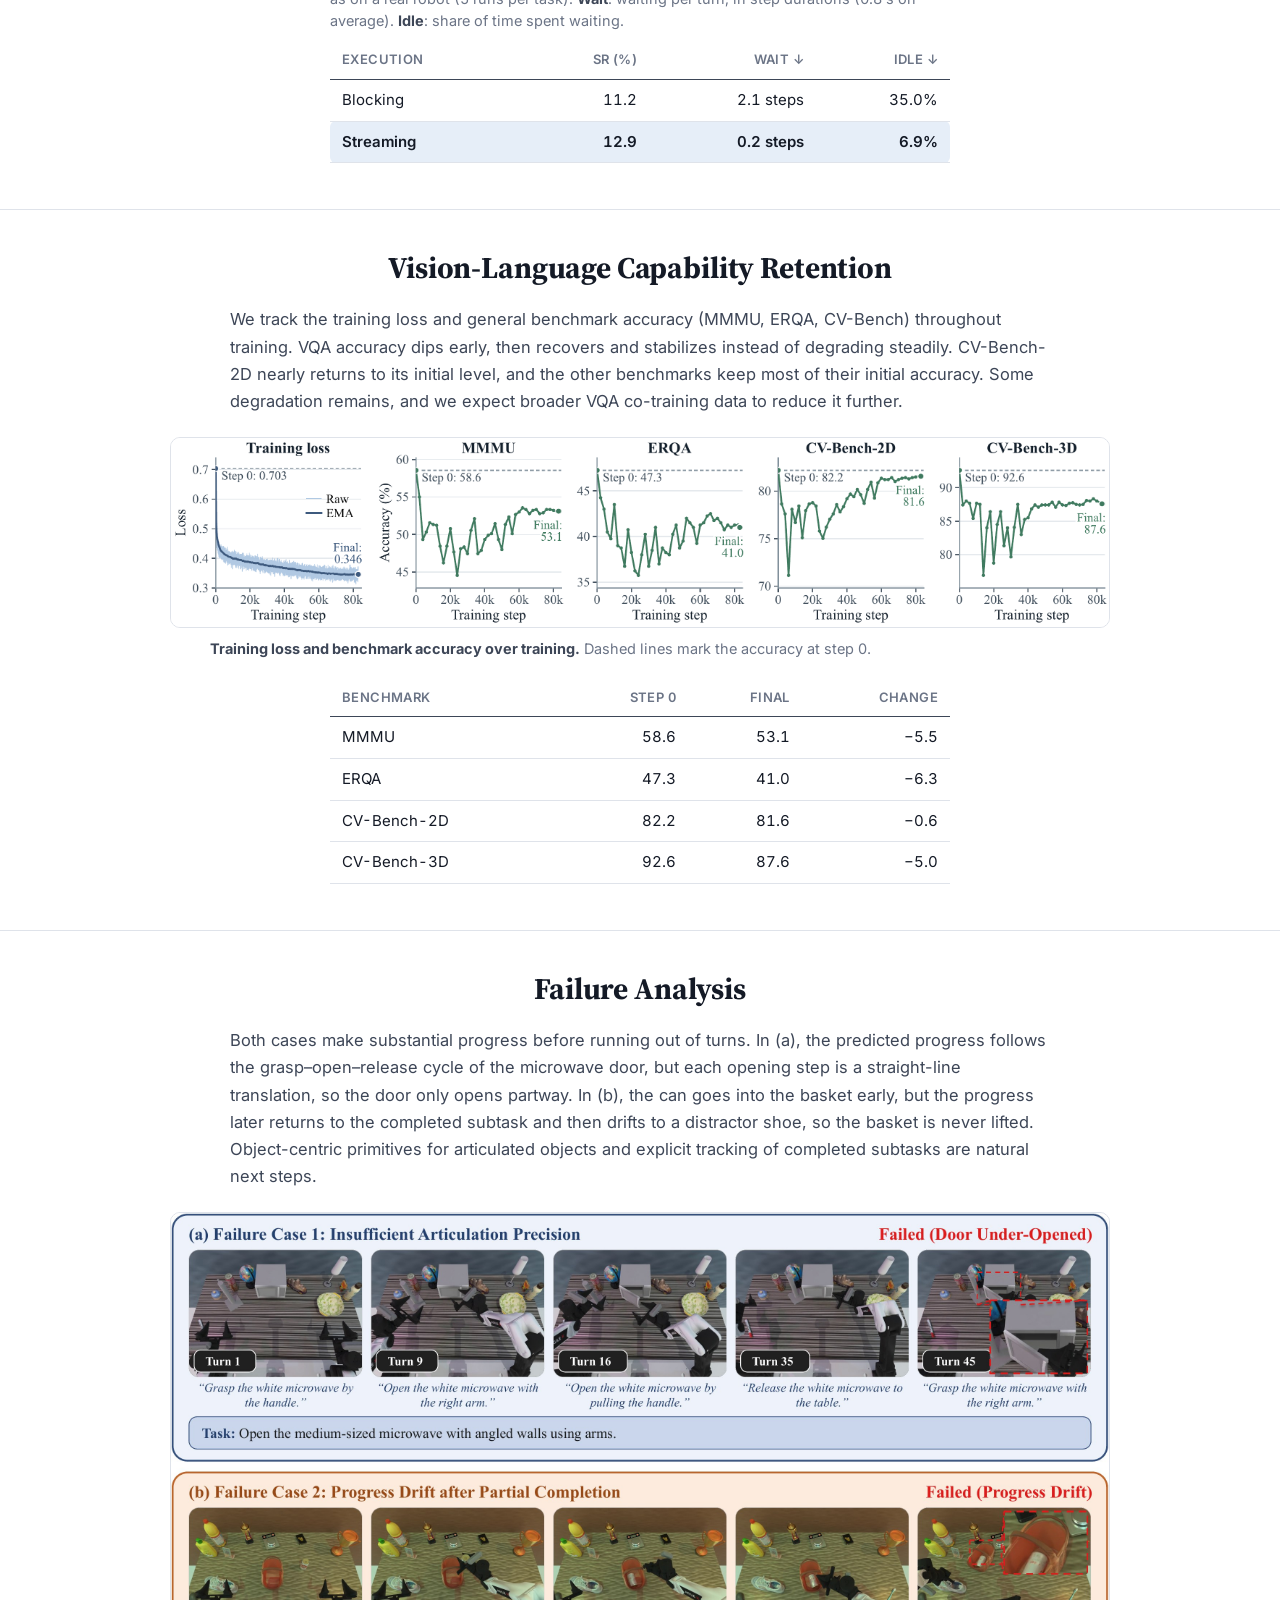
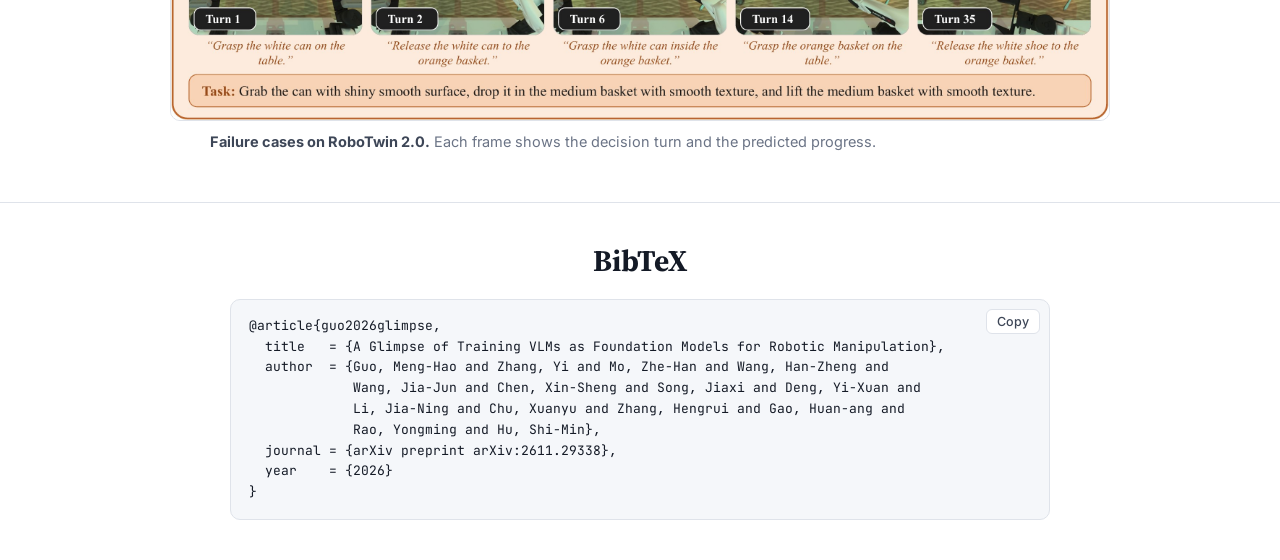
==== commit 4edc57c4: "nanoAstra project page" ====
--- a/index.html
+++ b/index.html
@@ -8,14 +8,14 @@
   <meta property="og:type" content="website">
   <meta property="og:title" content="A Glimpse of Training VLMs as Foundation Models for Robotic Manipulation">
   <meta property="og:description" content="nanoAstra: semantic action modeling + CP-SFT. 17.8% zero-shot success on RoboTwin 2.0 (randomized), with streaming execution that cuts robot idle time from 35.0% to 6.9%.">
-  <!-- TODO: after deployment, replace with the absolute URL, e.g. https://<user>.github.io/<repo>/static/images/teaser.jpg -->
-  <meta property="og:image" content="static/images/teaser.jpg">
+  <meta property="og:url" content="https://nanoastra.github.io/">
+  <meta property="og:image" content="https://nanoastra.github.io/static/images/teaser.jpg">
   <meta name="twitter:card" content="summary_large_image">
   <link rel="icon" href="data:image/svg+xml,%3Csvg xmlns='http://www.w3.org/2000/svg' viewBox='0 0 32 32'%3E%3Crect width='32' height='32' rx='7' fill='%231f4e8c'/%3E%3Ccircle cx='9' cy='20' r='3' fill='%23dce8f7'/%3E%3Ccircle cx='16' cy='13' r='3' fill='%23fbe8c6'/%3E%3Ccircle cx='23' cy='20' r='3' fill='%23dce8f7'/%3E%3C/svg%3E">
   <link rel="preconnect" href="https://fonts.googleapis.com">
   <link rel="preconnect" href="https://fonts.gstatic.com" crossorigin>
   <link href="https://fonts.googleapis.com/css2?family=Inter:wght@400;500;600;700&family=JetBrains+Mono:wght@400;500&family=Source+Serif+4:opsz,wght@8..60,600;8..60,700&display=swap" rel="stylesheet">
-  <link rel="stylesheet" href="static/style.css">
+  <link rel="stylesheet" href="static/style.css?v=15">
 </head>
 <body>
 
@@ -66,17 +66,22 @@
     </div>
 
     <div class="buttons">
-      <!-- TODO: when the paper is online, replace this span with
-           <a class="btn" href="https://arxiv.org/abs/XXXX.XXXXX"> ... </a> -->
-      <span class="btn soon" title="Coming soon">
+      <a class="btn" href="https://arxiv.org/pdf/2611.29338" target="_blank" rel="noopener">
         <svg viewBox="0 0 24 24" aria-hidden="true"><path d="M14 2H6a2 2 0 0 0-2 2v16a2 2 0 0 0 2 2h12a2 2 0 0 0 2-2V8l-6-6zm0 1.8L18.2 8H14V3.8zM8 12h8v1.6H8V12zm0 3.4h8V17H8v-1.6zm0-6.8h4v1.6H8V8.6z"/></svg>
-        Paper <small>(coming soon)</small>
-      </span>
-      <!-- TODO: replace with the code repository link -->
-      <span class="btn soon" title="Coming soon">
+        Paper
+      </a>
+      <a class="btn" href="https://arxiv.org/abs/2611.29338" target="_blank" rel="noopener">
+        <svg viewBox="0 0 24 24" aria-hidden="true"><path d="M12 2a10 10 0 1 0 0 20 10 10 0 0 0 0-20zm0 1.8a8.2 8.2 0 0 1 0 16.4 8.2 8.2 0 0 1 0-16.4zM11 7v2h2V7h-2zm0 4v6h2v-6h-2z"/></svg>
+        arXiv
+      </a>
+      <a class="btn" href="https://github.com/Hugo-AGI/nanoAstra" target="_blank" rel="noopener">
         <svg viewBox="0 0 24 24" aria-hidden="true"><path d="M8.7 16.6 4.1 12l4.6-4.6L7.3 6 1.3 12l6 6 1.4-1.4zm6.6 0 4.6-4.6-4.6-4.6L16.7 6l6 6-6 6-1.4-1.4z"/></svg>
-        Code <small>(coming soon)</small>
-      </span>
+        Code
+      </a>
+      <a class="btn" href="https://huggingface.co/Hugo-AGI/nanoAstra" target="_blank" rel="noopener">
+        <svg viewBox="0 0 24 24" aria-hidden="true"><path d="M21 16.5c0 .38-.21.71-.53.88l-7.9 4.44a1 1 0 0 1-1.14 0l-7.9-4.44A1 1 0 0 1 3 16.5v-9c0-.38.21-.71.53-.88l7.9-4.44a1 1 0 0 1 1.14 0l7.9 4.44c.32.17.53.5.53.88v9zM12 4.15 6.04 7.5 12 10.85l5.96-3.35L12 4.15zM5 15.91l6 3.38v-6.71L5 9.21v6.7zm14 0v-6.7l-6 3.37v6.71l6-3.38z"/></svg>
+        Model
+      </a>
       <a class="btn" href="#bibtex">
         <svg viewBox="0 0 24 24" aria-hidden="true"><path d="M6 2h12a2 2 0 0 1 2 2v18l-8-4-8 4V4a2 2 0 0 1 2-2z"/></svg>
         BibTeX
@@ -224,41 +229,87 @@
         <p>nanoAstra is trained only on real-world manipulation data, with no simulated trajectories, RoboTwin demonstrations, or benchmark-specific fine-tuning. We evaluate on 50 tasks in the randomized setting and average over 10 runs per task. The model runs in closed loop: each turn takes the current observation and returns the current progress and the steps to execute.</p>
       </div>
 
-      <div class="table-wrap results" style="margin-left:auto;margin-right:auto">
-        <table>
-          <caption><b>Success rate (%)</b> under the zero-shot randomized protocol. Higher is better.</caption>
-          <thead>
-            <tr><th>Model</th><th aria-hidden="true"></th><th class="num">SR</th></tr>
-          </thead>
-          <tbody>
-            <tr class="group"><td colspan="3">VLA</td></tr>
-            <tr><td>π<sub>0.5</sub></td><td class="bar"><div class="bar-track"><div class="bar-fill" style="width:7%"></div></div></td><td class="sr">1.4</td></tr>
-            <tr><td>Xiaomi-Robotics-1</td><td class="bar"><div class="bar-track"><div class="bar-fill" style="width:10%"></div></div></td><td class="sr">2.0</td></tr>
-            <tr><td>DM0.5</td><td class="bar"><div class="bar-track"><div class="bar-fill" style="width:12%"></div></div></td><td class="sr">2.4</td></tr>
-            <tr><td>LingBot-VLA-2.0</td><td class="bar"><div class="bar-track"><div class="bar-fill" style="width:54%"></div></div></td><td class="sr">10.8</td></tr>
-
-            <tr class="group"><td colspan="3">World-action models</td></tr>
-            <tr><td>DreamZero</td><td class="bar"><div class="bar-track"><div class="bar-fill" style="width:1%"></div></div></td><td class="sr">0.2</td></tr>
-            <tr><td>LingBot-VA</td><td class="bar"><div class="bar-track"></div></td><td class="sr">0.0</td></tr>
-
-            <tr class="group"><td colspan="3">VLMs with thinking</td></tr>
-            <tr><td>Qwen3.5-9B</td><td class="bar"><div class="bar-track"><div class="bar-fill" style="width:41%"></div></div></td><td class="sr">8.2</td></tr>
-            <tr><td>Qwen3.8-27B</td><td class="bar"><div class="bar-track"><div class="bar-fill" style="width:54%"></div></div></td><td class="sr">10.8</td></tr>
-            <tr><td>Qwen3.5-35B-A3B</td><td class="bar"><div class="bar-track"><div class="bar-fill" style="width:45%"></div></div></td><td class="sr">9.0</td></tr>
-            <tr><td>Qwen3.5-397B-A17B</td><td class="bar"><div class="bar-track"><div class="bar-fill" style="width:45%"></div></div></td><td class="sr">9.0</td></tr>
-
-            <tr class="group"><td colspan="3">VLMs without thinking</td></tr>
-            <tr><td>Qwen3.5-9B</td><td class="bar"><div class="bar-track"><div class="bar-fill" style="width:16%"></div></div></td><td class="sr">3.2</td></tr>
-            <tr><td>Qwen3.8-27B</td><td class="bar"><div class="bar-track"><div class="bar-fill" style="width:18%"></div></div></td><td class="sr">3.6</td></tr>
-            <tr><td>Qwen3.5-35B-A3B</td><td class="bar"><div class="bar-track"><div class="bar-fill" style="width:17%"></div></div></td><td class="sr">3.4</td></tr>
-            <tr><td>Qwen3.5-397B-A17B</td><td class="bar"><div class="bar-track"><div class="bar-fill" style="width:20%"></div></div></td><td class="sr">4.0</td></tr>
-            <tr class="ours"><td>nanoAstra-9B (ours)</td><td class="bar"><div class="bar-track"><div class="bar-fill" style="width:89%"></div></div></td><td class="sr">17.8</td></tr>
-          </tbody>
-        </table>
-      </div>
+      <div class="sr-head">
+        <a class="sr-big ours" href="episodes/" title="Replay every episode"><span class="v">17.8<small>%</small></span><span class="l">nanoAstra-9B</span><span class="sr-replay"><svg viewBox="0 0 24 24" aria-hidden="true"><path d="M8 5v14l11-7z"/></svg>Replay all episodes</span></a>
+        <div class="sr-vs">vs</div>
+        <div class="sr-big" title="LingBot-VLA-2.0 and Qwen3.8-27B with thinking"><span class="v">10.8<small>%</small></span><span class="l">best baseline</span></div>
+        <div class="sr-gain"><span class="v">+7.0</span><span class="l">points<br>(1.6×)</span></div>
+      </div>
+
+      <div class="sr-chart" role="list" aria-label="Zero-shot success rate on RoboTwin 2.0, grouped by model family">
+        <div class="sr-ref" style="--xf:0.491" aria-hidden="true"><span>best baseline 10.8</span></div>
+        <div class="sr-row ours" role="listitem" title="nanoAstra-9B (ours), no thinking: 17.8%">
+          <div class="sr-name">nanoAstra-9B (ours)</div>
+          <div class="sr-bar"><div class="sr-fill" style="width:80.9%"></div><span class="sr-val" style="left:80.9%">17.8</span></div>
+        </div>
+        <div class="sr-group" role="presentation"><span>VLA</span></div>
+        <div class="sr-row" role="listitem" title="LingBot-VLA-2.0 (VLA): 10.8%">
+          <div class="sr-name">LingBot-VLA-2.0</div>
+          <div class="sr-bar"><div class="sr-fill" style="width:49.1%"></div><span class="sr-val" style="left:49.1%">10.8</span></div>
+        </div>
+        <div class="sr-row" role="listitem" title="DM0.5 (VLA): 2.4%">
+          <div class="sr-name">DM0.5</div>
+          <div class="sr-bar"><div class="sr-fill" style="width:10.9%"></div><span class="sr-val" style="left:10.9%">2.4</span></div>
+        </div>
+        <div class="sr-row" role="listitem" title="Xiaomi-Robotics-1 (VLA): 2.0%">
+          <div class="sr-name">Xiaomi-Robotics-1</div>
+          <div class="sr-bar"><div class="sr-fill" style="width:9.1%"></div><span class="sr-val" style="left:9.1%">2.0</span></div>
+        </div>
+        <div class="sr-row" role="listitem" title="π0.5 (VLA): 1.4%">
+          <div class="sr-name">π<sub>0.5</sub></div>
+          <div class="sr-bar"><div class="sr-fill" style="width:6.4%"></div><span class="sr-val" style="left:6.4%">1.4</span></div>
+        </div>
+        <div class="sr-group" role="presentation"><span>World-action models (WAM)</span></div>
+        <div class="sr-row" role="listitem" title="DreamZero (World-action models (WAM)): 0.2%">
+          <div class="sr-name">DreamZero</div>
+          <div class="sr-bar"><div class="sr-fill" style="width:0.9%"></div><span class="sr-val" style="left:0.9%">0.2</span></div>
+        </div>
+        <div class="sr-row" role="listitem" title="LingBot-VA (World-action models (WAM)): 0.0%">
+          <div class="sr-name">LingBot-VA</div>
+          <div class="sr-bar"><div class="sr-fill" style="width:0.0%"></div><span class="sr-val" style="left:0.0%">0.0</span></div>
+        </div>
+        <div class="sr-group" role="presentation"><span>VLMs with thinking</span></div>
+        <div class="sr-row" role="listitem" title="Qwen3.8-27B (VLMs with thinking): 10.8%">
+          <div class="sr-name">Qwen3.8-27B</div>
+          <div class="sr-bar"><div class="sr-fill" style="width:49.1%"></div><span class="sr-val" style="left:49.1%">10.8</span></div>
+        </div>
+        <div class="sr-row" role="listitem" title="Qwen3.5-35B-A3B (VLMs with thinking): 9.0%">
+          <div class="sr-name">Qwen3.5-35B-A3B</div>
+          <div class="sr-bar"><div class="sr-fill" style="width:40.9%"></div><span class="sr-val" style="left:40.9%">9.0</span></div>
+        </div>
+        <div class="sr-row" role="listitem" title="Qwen3.5-397B-A17B (VLMs with thinking): 9.0%">
+          <div class="sr-name">Qwen3.5-397B-A17B</div>
+          <div class="sr-bar"><div class="sr-fill" style="width:40.9%"></div><span class="sr-val" style="left:40.9%">9.0</span></div>
+        </div>
+        <div class="sr-row" role="listitem" title="Qwen3.5-9B (VLMs with thinking): 8.2%">
+          <div class="sr-name">Qwen3.5-9B</div>
+          <div class="sr-bar"><div class="sr-fill" style="width:37.3%"></div><span class="sr-val" style="left:37.3%">8.2</span></div>
+        </div>
+        <div class="sr-group" role="presentation"><span>VLMs without thinking</span></div>
+        <div class="sr-row" role="listitem" title="Qwen3.5-397B-A17B (VLMs without thinking): 4.0%">
+          <div class="sr-name">Qwen3.5-397B-A17B</div>
+          <div class="sr-bar"><div class="sr-fill" style="width:18.2%"></div><span class="sr-val" style="left:18.2%">4.0</span></div>
+        </div>
+        <div class="sr-row" role="listitem" title="Qwen3.8-27B (VLMs without thinking): 3.6%">
+          <div class="sr-name">Qwen3.8-27B</div>
+          <div class="sr-bar"><div class="sr-fill" style="width:16.4%"></div><span class="sr-val" style="left:16.4%">3.6</span></div>
+        </div>
+        <div class="sr-row" role="listitem" title="Qwen3.5-35B-A3B (VLMs without thinking): 3.4%">
+          <div class="sr-name">Qwen3.5-35B-A3B</div>
+          <div class="sr-bar"><div class="sr-fill" style="width:15.5%"></div><span class="sr-val" style="left:15.5%">3.4</span></div>
+        </div>
+        <div class="sr-row" role="listitem" title="Qwen3.5-9B (VLMs without thinking): 3.2%">
+          <div class="sr-name">Qwen3.5-9B</div>
+          <div class="sr-bar"><div class="sr-fill" style="width:14.5%"></div><span class="sr-val" style="left:14.5%">3.2</span></div>
+        </div>
+        <div class="sr-axis" aria-hidden="true"><span style="left:0">0</span><span style="left:22.7%">5</span><span style="left:45.5%">10</span><span style="left:68.2%">15</span><span style="left:90.9%">20</span></div>
+      </div>
+      <p class="sr-note">Success rate (%) on 50 RoboTwin 2.0 tasks under the zero-shot randomized protocol, 10 runs per task. Baselines in gray; “with thinking” means the model reasons before answering. The dashed line marks the best baseline.</p>
 
       <div class="prose" style="margin-top:18px">
         <p>Thinking helps every evaluated Qwen model (3.2–4.0% → 8.2–10.8%), but it spends extra reasoning tokens before any action is produced. Without thinking, nanoAstra-9B reaches 17.8%: 14.6 points above Qwen3.5-9B without thinking, 9.6 points above it with thinking, and above the larger Qwen models as well.</p>
+        <p class="replay-line">We release every evaluation episode of nanoAstra-9B, with the images and text it received and its reply at each turn.
+          <a class="replay-cta" href="episodes/">Replay the episodes <span aria-hidden="true">→</span></a></p>
       </div>
     </div>
   </section>
@@ -295,12 +346,16 @@
       </div>
 
       <h3>Streaming execution</h3>
-      <p>If execution waits for each reply, VLM latency forces a stop-and-go pattern. On a single H20, inference is already shorter than the motion it produces, so the two can overlap. Steps are executed as they arrive in the token stream, and the next reply is requested before the current one has finished executing.</p>
-      <figure class="fig-mid">
-        <a class="zoom" href="static/images/streaming.png" target="_blank" rel="noopener">
-          <img src="static/images/streaming.png" width="2596" height="1099" loading="lazy" alt="Streaming execution timeline: steps 3 and 4 of reply k are prefilled into reply k+1 and executed while the VLM infers new steps 1-prime and 2-prime.">
-        </a>
-        <figcaption><b>Streaming execution.</b> After step 2 of reply <i>k</i>, a new observation is taken and reply <i>k</i>+1 is requested. The remaining steps (3, 4) are prefilled as its beginning and run during inference; the model then continues with new steps (1′, 2′).</figcaption>
+      <p>On a single H20, a reply is written faster than the robot can carry it out, so the two can overlap. Steps run in order as soon as they are written; when at most two are left, a new snapshot goes to the model, and those steps are prefilled as the start of its next reply.</p>
+      <figure class="sf" aria-label="Streaming execution, replayed episodes">
+        <div class="sf-pick">
+          <button class="vthumb" type="button" aria-pressed="true" data-ep="place_cans_plasticbox_ep2"><img src="static/streaming/place_cans_plasticbox_ep2-thumb.jpg" width="360" height="270" alt=""><span class="vname">Two cans into a box</span><span class="vtime">done in 14.6 s</span></button>
+          <button class="vthumb" type="button" aria-pressed="false" data-ep="move_pillbottle_pad_ep2"><img src="static/streaming/move_pillbottle_pad_ep2-thumb.jpg" width="360" height="270" loading="lazy" alt=""><span class="vname">Pill bottle onto a pad</span><span class="vtime">done in 6.5 s</span></button>
+          <button class="vthumb" type="button" aria-pressed="false" data-ep="place_empty_cup_ep0"><img src="static/streaming/place_empty_cup_ep0-thumb.jpg" width="360" height="270" loading="lazy" alt=""><span class="vname">Cup onto a coaster</span><span class="vtime">done in 7.2 s</span></button>
+          <button class="vthumb" type="button" aria-pressed="false" data-ep="place_container_plate_ep3"><img src="static/streaming/place_container_plate_ep3-thumb.jpg" width="360" height="270" loading="lazy" alt=""><span class="vname">Bowl onto a plate</span><span class="vtime">done in 6.1 s</span></button>
+          <button class="vthumb" type="button" aria-pressed="false" data-ep="stack_bowls_two_ep3"><img src="static/streaming/stack_bowls_two_ep3-thumb.jpg" width="360" height="270" loading="lazy" alt=""><span class="vname">Stack two bowls</span><span class="vtime">done in 18.7 s</span></button>
+        </div>
+        <figcaption><b>Replayed evaluation episodes</b>, in simulated time with single-H20 latency.</figcaption>
       </figure>
       <div class="table-wrap" style="max-width:620px">
         <table>
@@ -314,6 +369,7 @@
           </tbody>
         </table>
       </div>
+
     </div>
   </section>
 
@@ -368,14 +424,13 @@
       <h2>BibTeX</h2>
       <div class="bib">
         <button class="copy" type="button" data-copy="bibtex-code">Copy</button>
-        <!-- TODO: update the venue and key once the paper is public -->
-<pre id="bibtex-code">@article{guo2026nanoastra,
+<pre id="bibtex-code">@article{guo2026glimpse,
   title   = {A Glimpse of Training VLMs as Foundation Models for Robotic Manipulation},
   author  = {Guo, Meng-Hao and Zhang, Yi and Mo, Zhe-Han and Wang, Han-Zheng and
              Wang, Jia-Jun and Chen, Xin-Sheng and Song, Jiaxi and Deng, Yi-Xuan and
              Li, Jia-Ning and Chu, Xuanyu and Zhang, Hengrui and Gao, Huan-ang and
              Rao, Yongming and Hu, Shi-Min},
-  journal = {arXiv preprint},
+  journal = {arXiv preprint arXiv:2611.29338},
   year    = {2026}
 }</pre>
       </div>
@@ -384,12 +439,7 @@
 
 </main>
 
-<footer>
-  <div class="wrap">
-    <p>Code will be publicly available.</p>
-  </div>
-</footer>
-
+<script src="static/streaming.js?v=2f32c871"></script>
 <script>
   document.querySelectorAll('.copy').forEach(function (btn) {
     btn.addEventListener('click', function () {
--- a/static/style.css
+++ b/static/style.css
@@ -87,9 +87,6 @@
 }
 .btn:hover { background: var(--accent); text-decoration: none; }
 .btn svg { width: 17px; height: 17px; fill: currentColor; }
-.btn.soon { background: var(--surface-2); color: var(--muted); border: 1px solid var(--line); cursor: default; }
-.btn.soon:hover { background: var(--surface-2); }
-.btn small { font-size: 12px; opacity: .85; }
 
 /* ---------- sections ---------- */
 section { padding: 40px 0; }
@@ -164,6 +161,52 @@
 tr.ours td:last-child { border-radius: 0 6px 6px 0; }
 .dagger { color: var(--muted); font-weight: 400; }
 
+/* results chart */
+.sr-head { display: flex; align-items: stretch; justify-content: center; gap: 14px; flex-wrap: wrap; margin: 26px auto 22px; max-width: 820px; }
+.sr-big, .sr-gain { display: flex; flex-direction: column; align-items: center; justify-content: center; text-align: center; padding: 14px 22px; border-radius: var(--radius); border: 1px solid var(--line); background: var(--surface-2); min-width: 170px; }
+.sr-big .v, .sr-gain .v { font-family: var(--serif); font-size: 44px; font-weight: 700; line-height: 1; color: var(--ink-2); font-variant-numeric: tabular-nums; }
+.sr-big .v small { font-size: .5em; margin-left: 2px; color: var(--muted); }
+.sr-big .l, .sr-gain .l { margin-top: 8px; font-size: 13px; line-height: 1.35; color: var(--muted); }
+.sr-big.ours { background: var(--accent); border-color: var(--accent); }
+.sr-big.ours .v, .sr-big.ours .v small, .sr-big.ours .l { color: #fff; }
+.sr-big.ours .l { font-weight: 600; font-size: 14px; }
+a.sr-big.ours { text-decoration: none; transition: background .15s, box-shadow .15s; }
+a.sr-big.ours:hover { background: #183f72; box-shadow: 0 4px 14px rgba(31, 78, 140, .25); }
+.sr-replay { display: inline-flex; align-items: center; gap: 4px; margin-top: 8px; padding: 2px 10px; border-radius: 999px;
+             background: rgba(255, 255, 255, .16); color: #fff; font-size: 12px; font-weight: 500; }
+.sr-replay svg { width: 10px; height: 10px; fill: currentColor; }
+.replay-cta { display: inline-block; margin-left: 4px; padding: 1px 11px; border-radius: 999px; background: var(--accent-soft); color: var(--accent);
+              font-size: 14px; font-weight: 500; white-space: nowrap; }
+.replay-cta:hover { background: #d5e3f4; text-decoration: none; }
+.sr-gain { background: var(--accent-soft); border-color: #c6d6ec; }
+.sr-gain .v { color: var(--accent); }
+.sr-vs { align-self: center; font-family: var(--serif); font-style: italic; color: var(--muted); font-size: 18px; }
+
+.sr-chart { position: relative; max-width: 820px; margin: 0 auto; padding: 24px 0 26px; }
+.sr-group { margin: 14px 0 4px; padding-left: 264px; font-size: 12px; font-weight: 600; letter-spacing: .06em; text-transform: uppercase; color: var(--muted); }
+.sr-ref + .sr-group { margin-top: 0; }
+.sr-row.ours + .sr-group { margin-top: 18px; }
+.sr-group { position: relative; z-index: 1; }
+.sr-group span { background: var(--surface); padding-right: 4px; }
+.sr-row { display: grid; grid-template-columns: 250px minmax(0, 1fr); align-items: center; gap: 14px; padding: 3px 0; }
+.sr-name { font-size: 14.5px; color: var(--ink-2); text-align: right; white-space: nowrap; overflow: hidden; text-overflow: ellipsis; }
+.sr-tag { display: inline-block; margin-left: 6px; font-size: 11px; font-weight: 500; color: var(--muted); background: var(--surface-2); border: 1px solid var(--line); border-radius: 4px; padding: 0 5px; line-height: 17px; vertical-align: 1px; }
+.sr-bar { position: relative; height: 20px; }
+.sr-fill { position: absolute; left: 0; top: 0; bottom: 0; background: #c9cfd9; border-radius: 0 4px 4px 0; }
+.sr-row { position: relative; z-index: 1; }
+.sr-val { background: var(--surface); padding: 0 3px; border-radius: 3px; position: absolute; top: 50%; transform: translateY(-50%); margin-left: 8px; font-size: 13.5px; font-weight: 500; color: var(--ink-2); font-variant-numeric: tabular-nums; white-space: nowrap; }
+.sr-row.ours { padding: 6px 0; margin: 2px 0 4px; background: var(--accent-soft); border-radius: 6px; }
+.sr-row.ours .sr-name { color: var(--accent); font-weight: 700; font-size: 16px; }
+.sr-row.ours .sr-tag { color: var(--accent); background: var(--accent-soft); border-color: #c6d6ec; }
+.sr-row.ours .sr-bar { height: 30px; }
+.sr-row.ours .sr-fill { background: var(--accent); }
+.sr-row.ours .sr-val { font-size: 20px; font-weight: 700; color: var(--accent); font-family: var(--serif); }
+.sr-ref { position: absolute; top: 0; bottom: 22px; left: calc(250px + 14px + (100% - 264px) * var(--xf, 0)); width: 0; border-left: 1.5px dashed #8e95a1; pointer-events: none; }
+.sr-ref span { position: absolute; top: 0; left: 6px; font-size: 12px; color: var(--muted); white-space: nowrap; }
+.sr-axis { position: relative; height: 18px; margin-left: 264px; border-top: 1px solid var(--line); margin-top: 6px; }
+.sr-axis span { position: absolute; top: 3px; transform: translateX(-50%); font-size: 11.5px; color: var(--muted); }
+.sr-note { max-width: 820px; margin: 6px auto 0; font-size: 13.5px; color: var(--muted); text-align: center; }
+
 /* results bar column */
 .results { max-width: 760px; }
 .results td.bar { width: 46%; padding-right: 4px; }
@@ -187,13 +230,192 @@
 .copy:hover { border-color: var(--accent-2); color: var(--accent); }
 .note { font-size: 13.5px; color: var(--muted); text-align: center; margin-top: 10px; }
 
+/* ---------- streaming execution (static/streaming.js) ---------- */
+.sf { position: relative; margin: 22px 0 8px; }
+.sf-task { min-height: 1.5em; margin: 0 0 10px; font-size: 14.5px; line-height: 1.5; color: var(--ink-2); }
+.sf-task b { color: var(--ink); }
+
+/* left: the robot (camera); right: the model, what it receives and what it writes */
+.sf-stage { display: grid; grid-template-columns: minmax(0, 1.1fr) minmax(0, .9fr); gap: 14px; }   /* the camera fills the row height */
+.sf-vid { position: relative; overflow: hidden; border-radius: var(--radius); background: #e7ebf0; }
+.sf-vid::before { content: ""; display: block; padding-top: 75%; }      /* at least 4:3; taller if the panel beside it is */
+.sf-vid video { position: absolute; inset: 0; width: 100%; height: 100%; object-fit: cover; cursor: pointer; }
+.sf-chip { position: absolute; padding: 4px 9px; border: 1px solid rgba(20, 26, 38, .08); border-radius: 7px; background: rgba(255, 255, 255, .93);
+           color: var(--ink); font: 500 12.5px/1.35 var(--sans); pointer-events: none; }
+.sf-robot { left: 10px; top: 10px; max-width: calc(100% - 90px); display: grid; grid-template-columns: 8px auto; column-gap: 7px; align-items: center; }
+.sf-robot i { width: 8px; height: 8px; border-radius: 50%; background: #9aa2b1; }
+.sf-robot b { font-weight: 600; }
+.sf-robot span { grid-column: 2; font-size: 12px; color: var(--muted); }
+.sf-robot.is-new i { background: #1f4e8c; }
+.sf-robot.is-pre i { background: #e0a043; }
+.sf-robot.is-wait i { background: #c8553d; animation: sf-pulse 1.6s ease-in-out infinite; }
+.sf-robot.is-ok i { background: #2f7d4f; }
+.sf-clock { right: 10px; top: 10px; font-variant-numeric: tabular-nums; }
+.sf-snapchip { left: 10px; bottom: 10px; opacity: 0; transition: opacity .3s; }
+.sf-snapchip.on { opacity: 1; }
+.sf-paused { position: absolute; left: 50%; top: 50%; display: flex; align-items: center; justify-content: center; width: 52px; height: 52px; margin: -26px 0 0 -26px;
+             border-radius: 50%; background: rgba(255, 255, 255, .88); box-shadow: 0 2px 10px rgba(20, 26, 38, .15); color: var(--ink); opacity: 0;
+             transition: opacity .25s; pointer-events: none; }
+.sf-paused svg { width: 20px; height: 20px; margin-left: 3px; fill: currentColor; }
+.sf-vid.is-paused .sf-paused { opacity: 1; }
+
+.sf-side { min-width: 0; border: 1px solid var(--line); border-radius: var(--radius); background: var(--surface-2); }
+.sf-side h5 { display: flex; justify-content: space-between; align-items: baseline; gap: 10px; margin: 0 0 7px;
+              font-size: 12px; font-weight: 600; letter-spacing: .05em; text-transform: uppercase; color: var(--muted); }
+.sf-side h5 > span, .sf-side h5 > b { font-weight: 600; }
+.sf-side h5 > span:not(.sf-status) { font-weight: 500; letter-spacing: 0; text-transform: none; font-variant-numeric: tabular-nums; }
+.sf-req { padding: 10px 14px 10px; border-bottom: 1px solid var(--line); }
+.sf-reqrow { display: flex; align-items: center; justify-content: space-between; gap: 12px; }
+.sf-imgs { flex: 0 1 190px; min-width: 0; display: grid; grid-template-columns: repeat(3, minmax(0, 1fr)); gap: 5px; }
+.sf-img { display: block; width: 100%; padding: 0; border: 0; background: none; cursor: zoom-in; font: inherit; }
+.sf-img img { display: block; width: 100%; height: auto; aspect-ratio: 4 / 3; object-fit: cover; border-radius: 5px; background: #e7ebf0; }
+.sf-prompt { padding: 5px 11px; border: 1px solid var(--line); border-radius: 7px; background: #fff; color: var(--ink-2); font: 500 12.5px var(--sans); cursor: pointer; white-space: nowrap; }
+.sf-prompt:hover { border-color: var(--accent-2); color: var(--accent); }
+
+.sf-rep { padding: 10px 14px 12px; }
+.sf-status { display: inline-flex; align-items: center; gap: 6px; font-size: 12.5px; letter-spacing: 0; text-transform: none; color: var(--ink-2); white-space: nowrap; }
+.sf-status i { width: 7px; height: 7px; border-radius: 50%; background: #b7bfcc; }
+.sf-status.is-read i { background: #9fb8dc; animation: sf-pulse 1.8s ease-in-out infinite; }
+.sf-status.is-write i { background: #1f4e8c; animation: sf-pulse 1.2s ease-in-out infinite; }
+.sf-lab { flex: none; width: 64px; font-size: 11.5px; font-weight: 600; color: var(--muted); }
+.sf-prog { display: flex; align-items: baseline; min-height: 2.9em; font-size: 13px; line-height: 1.45; color: var(--ink); }
+.sf-progt { flex: 1; min-width: 0; }
+.sf-steph { display: flex; align-items: baseline; margin: 4px 0 4px; }
+.sf-note { flex: 1; min-width: 0; font-size: 11.5px; color: #8a560c; text-align: right; white-space: nowrap; overflow: hidden; text-overflow: ellipsis; }
+.sf-note.is-bad { color: #b3261e; }
+/* four fixed slots (a reply has at most four steps): the cards never scroll, they move between slots */
+.sf-steps { --slot: 46px; position: relative; height: calc(4 * var(--slot) - 6px); margin: 0; padding: 0; list-style: none; }
+.sf-card { position: absolute; left: 0; right: 0; top: 0; height: calc(var(--slot) - 6px); overflow: hidden; display: grid; grid-template-columns: 70px minmax(0, 1fr);
+           column-gap: 8px; align-items: center; padding: 0 10px; border: 1px solid var(--line); border-left: 2px solid #1f4e8c; border-radius: 6px; background: #fff;
+           transform: translateY(calc(var(--i) * var(--slot)));
+           transition: transform .85s cubic-bezier(.45, 0, .25, 1) .2s, opacity .45s ease, background .4s, border-color .4s; }
+.sf-steps.no-anim .sf-card { transition: none; }
+.sf-card.is-hidden { opacity: 0; visibility: hidden; }
+.sf-card.is-pre, .sf-card.is-carry { border: 1px dashed #e3bf86; border-left: 2px solid #e0a043; background: #fffbf3; }
+.sf-card.is-writing { border-color: #c9d8ec; border-left-color: #1f4e8c; }
+.sf-card.is-running { background: #eef3fa; }
+.sf-card.is-pre.is-running { background: #fcf0da; }
+.sf-card.is-done, .sf-card.is-unneeded, .sf-card.is-skipped, .sf-card.is-stopped { opacity: .5; }
+.sf-card.is-skipped .sf-cmd { text-decoration: line-through; }
+.sf-card.is-failed { background: #fcf1ef; border-color: #ebbcb3; }
+.sf-g { display: flex; flex-direction: column; align-items: flex-start; gap: 2px; font: 500 11.5px/1.3 var(--sans); color: var(--muted); }
+.sf-g > div { display: flex; align-items: center; gap: 6px; white-space: nowrap; }
+.sf-id { min-width: 18px; padding: 0 5px; border-radius: 4px; background: #1f4e8c; color: #fff; font-weight: 700; line-height: 1.5; text-align: center; }
+.is-pre .sf-id { background: #e0a043; color: #3a2606; }
+.is-running .sf-st { color: var(--ink); font-weight: 600; }
+.is-failed .sf-st { color: #b3261e; }
+.is-carry .sf-st { color: #a76a14; }
+.sf-tag { padding: 0 5px; border-radius: 4px; background: #f6dfb4; color: #6b4410; font-size: 10.5px; font-weight: 600; line-height: 1.5;
+          transition: background .8s ease, color .8s ease, box-shadow .8s ease; }
+.sf-tag.is-soon { background: transparent; color: #c49a5a; box-shadow: inset 0 0 0 1px #e8c58f; }
+.sf-cmd { display: -webkit-box; -webkit-line-clamp: 2; -webkit-box-orient: vertical; overflow: hidden; font-size: 12px; line-height: 1.4; color: var(--ink-2);
+          font-variant-numeric: tabular-nums; }
+.sf-cmd b { font-weight: 600; color: var(--ink); }
+.sf-sep { color: var(--muted); }
+.sf-bar { position: absolute; left: 0; right: 0; bottom: 0; height: 2px; }
+.sf-card:not(.is-running) .sf-bar { display: none; }
+.sf-bar i { display: block; height: 100%; width: 0; background: #1f4e8c; }
+.is-pre .sf-bar i { background: #e0a043; }
+.sf-steps .sf-card.is-out { opacity: 0; transition: opacity .35s ease; }      /* after the state rules: it wins */
+.sf-caret[hidden] { display: none; }
+.sf-caret { display: inline-block; width: 6px; height: 1.05em; margin-left: 1px; vertical-align: -2px; background: #1f4e8c; animation: sf-blink 1.1s ease-in-out infinite; }
+
+/* timeline */
+.sf-tl { position: relative; margin-top: 12px; }
+.sf-tlsvg { min-height: 84px; border-radius: 6px; cursor: pointer; touch-action: pan-y; }
+.sf-svg { display: block; overflow: visible; font-family: var(--sans); user-select: none; -webkit-user-select: none; }
+.sf-svg .ln { font-size: 12px; font-weight: 600; fill: var(--muted); }
+.sf-svg .lane { fill: #f2f4f7; }
+.sf-svg .m-infer { fill: #8fb0dc; }
+.sf-svg .b-new { fill: #1f4e8c; }
+.sf-svg .b-pre { fill: #e0a043; }
+.sf-svg .b-fail { stroke: #b3261e; stroke-width: 2; }
+.sf-svg .bl { font-size: 10.5px; font-weight: 600; text-anchor: middle; pointer-events: none; }
+.sf-svg .bl-new { fill: #fff; }
+.sf-svg .bl-pre { fill: #3a2606; }
+.sf-svg .snap { stroke: var(--ink); stroke-opacity: .4; stroke-dasharray: 3 3; }
+.sf-svg .snapdot { fill: #fff; stroke: var(--ink); stroke-width: 1.5; }
+.sf-svg .sn { font-size: 10.5px; fill: var(--ink-2); }
+.sf-svg .done { stroke: #2f7d4f; stroke-width: 2; }
+.sf-svg .doneflag { fill: #2f7d4f; }
+.sf-svg .axt { stroke: #b7bfcc; }
+.sf-svg .axl { font-size: 10.5px; fill: var(--muted); text-anchor: middle; }
+.sf-svg .future { fill: #fff; opacity: .62; pointer-events: none; }
+.sf-svg .head { stroke: var(--ink); stroke-width: 1.5; pointer-events: none; }
+.sf-legend { display: flex; flex-wrap: wrap; gap: 3px 16px; margin-top: 4px; font-size: 12.5px; color: var(--muted); }
+.lg { display: inline-block; width: 14px; height: 10px; margin-right: 6px; border-radius: 2.5px; vertical-align: -1px; }
+.lg-infer { background: #8fb0dc; }
+.lg-new { background: #1f4e8c; }
+.lg-pre { background: #e0a043; }
+.lg-idle { background: repeating-linear-gradient(45deg, #c8553d 0 2px, #f6dcd5 2px 5px); }
+.lg-snap { width: 9px; height: 9px; border-radius: 50%; border: 1.5px solid var(--ink); background: #fff; }
+.sf-tip { position: absolute; z-index: 6; display: none; max-width: 340px; padding: 5px 8px; border-radius: 6px; background: var(--ink); color: #fff;
+          font: 12px/1.4 var(--sans); pointer-events: none; }
+
+/* controls */
+.sf-ctl { display: flex; align-items: center; gap: 12px; margin-top: 8px; font-size: 13px; color: var(--muted); }
+.sf-icon { display: inline-flex; align-items: center; justify-content: center; width: 30px; height: 30px; padding: 0; border: 0; border-radius: 7px;
+           background: none; color: var(--ink-2); cursor: pointer; }
+.sf-icon svg { width: 14px; height: 14px; fill: currentColor; }
+.sf-icon:hover { background: var(--surface-2); color: var(--accent); }
+.sf-icon:disabled { background: none; color: var(--ink-2); opacity: .3; cursor: default; }
+.sf :focus-visible { outline: 2px solid var(--accent); outline-offset: 2px; }
+.sf-turns { display: inline-flex; align-items: center; font-variant-numeric: tabular-nums; }
+.sf-turns span { min-width: 82px; text-align: center; white-space: nowrap; }
+.sf-seg { display: inline-flex; overflow: hidden; border: 1px solid var(--line); border-radius: 7px; }
+.sf-ctl .sf-seg { margin-left: auto; }
+.sf-seg button { padding: 3px 10px; border: 0; background: #fff; color: var(--ink-2); font: 500 12.5px var(--sans); cursor: pointer; }
+.sf-seg button + button { border-left: 1px solid var(--line); }
+.sf-seg button:hover { color: var(--accent); }
+.sf-seg button[aria-pressed="true"] { background: var(--accent-soft); color: var(--accent); }
+
+/* episode picker */
+.sf-pick { display: grid; grid-template-columns: repeat(5, minmax(0, 1fr)); gap: 8px; align-items: start; margin-top: 12px; }
+.vthumb { display: block; padding: 0; border: 0; background: none; color: inherit; font: inherit; text-align: left; cursor: pointer; }
+.vthumb img { display: block; width: 100%; height: auto; aspect-ratio: 4 / 3; object-fit: cover; border-radius: 6px; outline: 1px solid var(--line); outline-offset: -1px; }
+.vthumb .vname { display: block; margin-top: 4px; font-size: 12px; line-height: 1.3; color: var(--ink-2); }
+.vthumb .vtime { display: block; white-space: nowrap; font-size: 11.5px; color: var(--muted); font-variant-numeric: tabular-nums; }
+.vthumb:hover img { outline-color: var(--accent-2); }
+.vthumb[aria-pressed="true"] img { outline: 2px solid var(--accent); outline-offset: -2px; }
+.vthumb[aria-pressed="true"] .vname { color: var(--accent); font-weight: 600; }
+.vthumb:focus-visible { outline: 2px solid var(--accent); outline-offset: 3px; border-radius: 6px; }
+
+.sf-fly { position: absolute; z-index: 15; height: auto; border-radius: 5px; transform-origin: 0 0; box-shadow: 0 8px 24px rgba(20, 26, 38, .25); pointer-events: none; }
+.sf-lb { position: fixed; inset: 0; z-index: 100; display: flex; align-items: center; justify-content: center; padding: 20px;
+         background: rgba(245, 247, 250, .94); cursor: zoom-out; overscroll-behavior: contain; }
+html.sf-lock { overflow: hidden; scrollbar-gutter: stable; }
+.sf-lb[hidden] { display: none; }
+.sf-lbin { position: relative; max-width: 100%; max-height: 100%; overflow: auto; padding: 12px; border: 1px solid var(--line); border-radius: var(--radius);
+           background: #fff; box-shadow: 0 8px 30px rgba(20, 26, 38, .12); cursor: auto; }
+.sf-x { position: sticky; float: right; top: 0; width: 28px; height: 28px; margin: -4px -4px 4px 8px; padding: 0; border: 0; border-radius: 7px;
+        background: rgba(255, 255, 255, .9); color: var(--ink-2); font: 400 22px/1 var(--sans); cursor: pointer; }
+.sf-x:hover { background: var(--surface-2); color: var(--accent); }
+.sf-lbin img { display: block; max-width: min(960px, 100%); height: auto; }
+.sf-lbin pre { margin: 0; max-width: 860px; white-space: pre-wrap; font-size: 12.5px; }
+.sf-lbin mark { background: #fcefd6; color: inherit; }
+.sf-lbin p { margin: 8px 0 0; font-size: 12.5px; color: var(--muted); }
+
+@keyframes sf-pulse { 50% { opacity: .5; } }
+@keyframes sf-blink { 0%, 100% { opacity: .85; } 50% { opacity: .25; } }
+.sf.is-still .sf-caret, .sf.is-still .sf-status i, .sf.is-still .sf-robot i { animation-play-state: paused; }
+@media (prefers-reduced-motion: reduce) { .sf-caret, .sf-status i, .sf-robot i { animation: none !important; } }
+
 footer { border-top: 1px solid var(--line); padding: 26px 0 40px; text-align: center; font-size: 13.5px; color: var(--muted); }
 footer p { color: var(--muted); margin: 4px 0; }
 
 /* ---------- responsive ---------- */
 @media (max-width: 860px) {
+  .sf-task { min-height: 3em; }
+  .sf-prog { min-height: 4.35em; }
+  .sf-steps { --slot: 62px; }
+  .sf-card { grid-template-columns: 72px minmax(0, 1fr); }
+  .sf-cmd { -webkit-line-clamp: 3; }
   .teaser-grid, .example, .two-col { grid-template-columns: minmax(0, 1fr); gap: 22px; }
   .teaser-grid figure { max-width: 560px; margin: 0 auto; }
+}
+@media (max-width: 720px) {
+  .sf-stage { grid-template-columns: minmax(0, 1fr); align-items: start; }
+  .sf-imgs { flex-basis: 330px; }
 }
 @media (max-width: 640px) {
   body { font-size: 16px; }
@@ -208,6 +430,21 @@
   .abstract p { text-align: left; }
   th, td { padding: 7px 8px; }
   .results td.bar { width: 34%; }
+  .sr-head { gap: 8px; }
+  .sr-big, .sr-gain { min-width: 0; flex: 1 1 30%; padding: 10px 8px; }
+  .sr-big .v, .sr-gain .v { font-size: 30px; }
+  .sr-vs { display: none; }
+  .sr-row { grid-template-columns: 118px minmax(0, 1fr); gap: 8px; }
+  .sr-name { font-size: 12.5px; white-space: normal; line-height: 1.3; }
+  .sr-tag { display: block; margin: 1px 0 0 auto; width: max-content; font-size: 10px; line-height: 14px; }
+  .sr-row.ours .sr-name { font-size: 13.5px; }
+  .sr-ref { left: calc(118px + 8px + (100% - 126px) * var(--xf, 0)); }
+  .sr-axis { margin-left: 126px; }
+  .sr-group { padding-left: 126px; font-size: 11px; }
   pre { font-size: 12px; }
   .bib pre { font-size: 11.5px; }
-}
+  .sf-robot span { display: none; }
+  .sf-turns span { min-width: 64px; }
+  .sf-task { min-height: 4.5em; }
+  .sf-pick { grid-template-columns: repeat(3, minmax(0, 1fr)); }
+}
